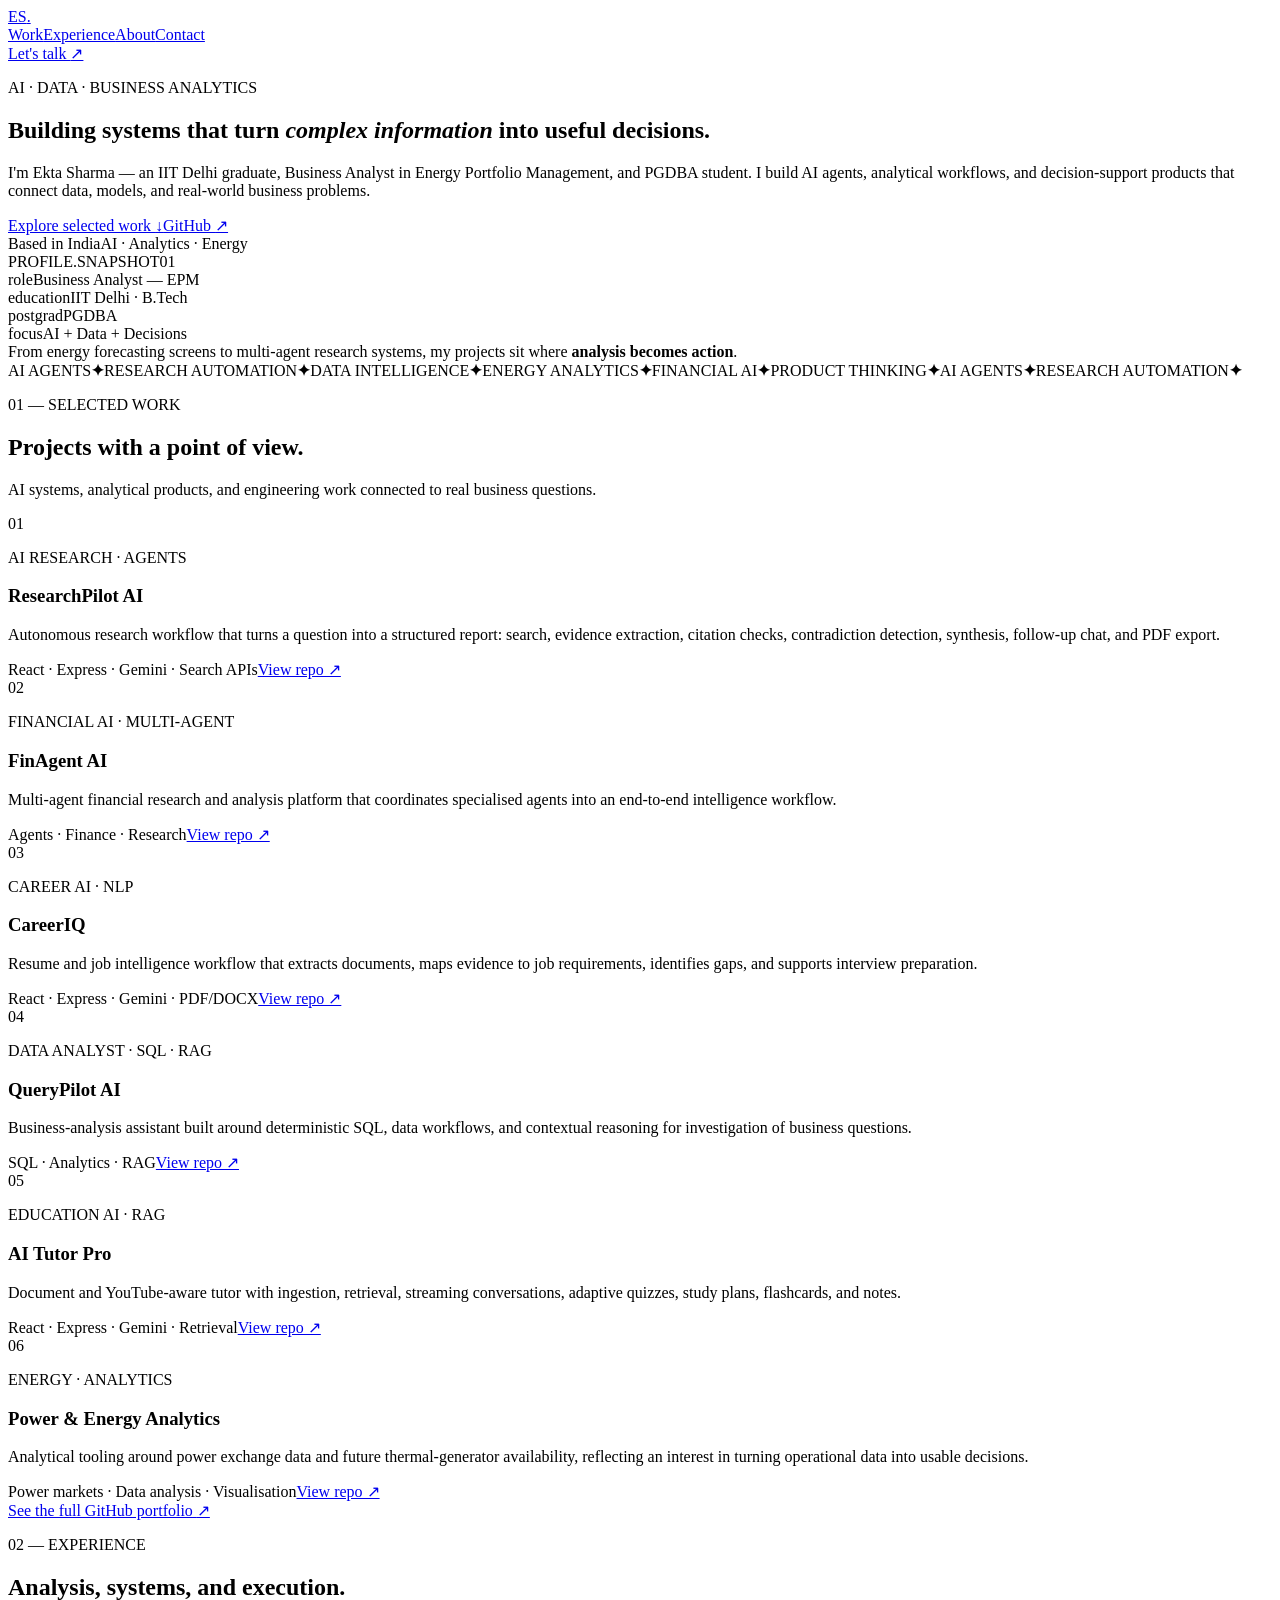
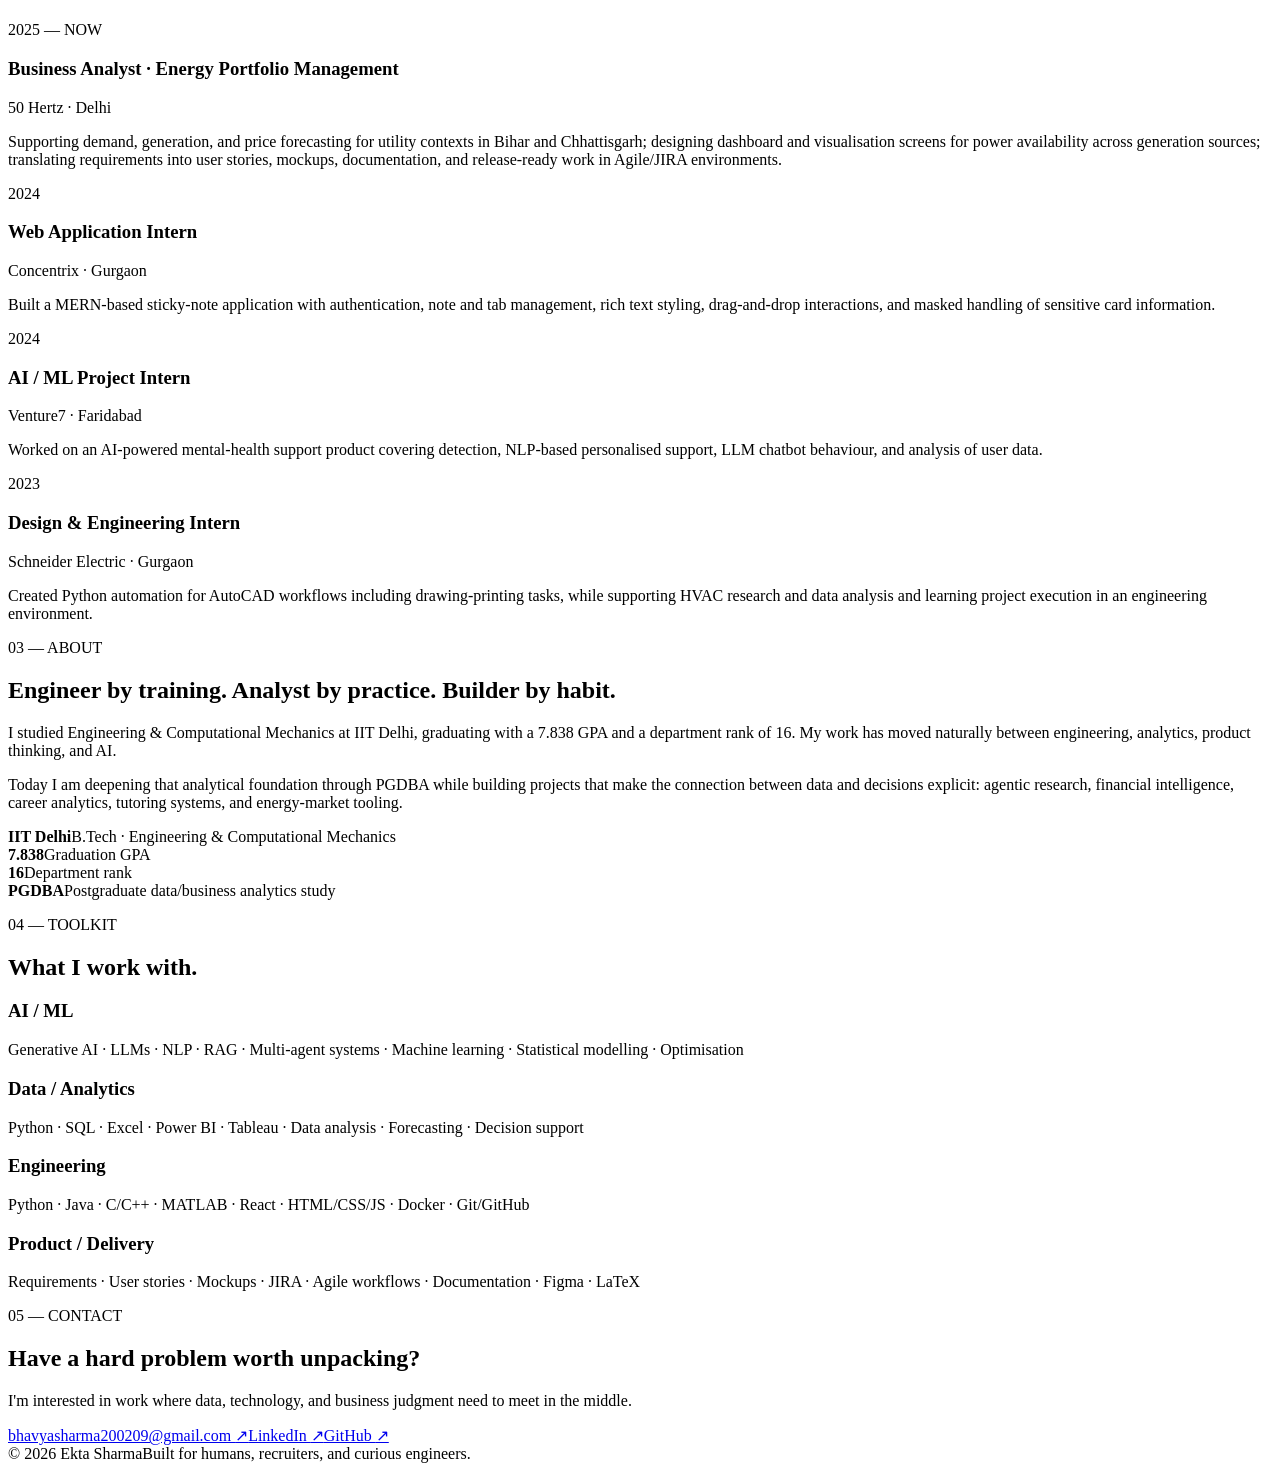
==== index.html @ dea809c2 "Build personalized portfolio homepage" ====
<!doctype html>
<html lang="en">
<head>
  <meta charset="utf-8">
  <meta name="viewport" content="width=device-width, initial-scale=1">
  <meta name="description" content="Ekta Sharma — AI, Data & Business Analytics portfolio. IIT Delhi graduate, Business Analyst in Energy Portfolio Management, and PGDBA student.">
  <meta name="theme-color" content="#090c10">
  <title>Ekta Sharma — AI, Data & Business Analytics</title>
  <link rel="icon" href="data:image/svg+xml,%3Csvg xmlns='http://www.w3.org/2000/svg' viewBox='0 0 100 100'%3E%3Crect width='100' height='100' rx='22' fill='%23090c10'/%3E%3Ctext x='50' y='64' text-anchor='middle' font-family='Arial' font-size='48' font-weight='700' fill='%236ee7b7'%3EES%3C/text%3E%3C/svg%3E">
  <link rel="preconnect" href="https://fonts.googleapis.com">
  <link rel="preconnect" href="https://fonts.gstatic.com" crossorigin>
  <link href="https://fonts.googleapis.com/css2?family=DM+Mono:wght@400;500&family=Inter:wght@400;500;600;700;800&display=swap" rel="stylesheet">
  <link rel="stylesheet" href="style.css">
</head>
<body>
  <div class="noise"></div>
  <header class="nav-wrap"><nav class="nav container" aria-label="Primary navigation">
    <a class="brand" href="#top">ES<span>.</span></a>
    <div class="nav-links"><a href="#work">Work</a><a href="#experience">Experience</a><a href="#about">About</a><a href="#contact">Contact</a></div>
    <a class="nav-cta" href="mailto:bhavyasharma200209@gmail.com">Let's talk <span>↗</span></a>
  </nav></header>

  <main id="top">
    <section class="hero container section-grid">
      <div class="hero-copy">
        <p class="eyebrow"><span class="pulse"></span> AI · DATA · BUSINESS ANALYTICS</p>
        <h1>Building systems that turn <em>complex information</em> into useful decisions.</h1>
        <p class="hero-sub">I'm Ekta Sharma — an IIT Delhi graduate, Business Analyst in Energy Portfolio Management, and PGDBA student. I build AI agents, analytical workflows, and decision-support products that connect data, models, and real-world business problems.</p>
        <div class="hero-actions"><a class="button primary" href="#work">Explore selected work <span>↓</span></a><a class="button ghost" href="https://github.com/EktaSharma-github" target="_blank" rel="noreferrer">GitHub <span>↗</span></a></div>
        <div class="hero-meta"><span>Based in India</span><span>AI · Analytics · Energy</span></div>
      </div>
      <aside class="hero-card" aria-label="Profile snapshot">
        <div class="card-top"><span>PROFILE.SNAPSHOT</span><span>01</span></div>
        <div class="terminal-lines">
          <div><span class="muted">role</span><span>Business Analyst — EPM</span></div>
          <div><span class="muted">education</span><span>IIT Delhi · B.Tech</span></div>
          <div><span class="muted">postgrad</span><span>PGDBA</span></div>
          <div><span class="muted">focus</span><span>AI + Data + Decisions</span></div>
        </div>
        <div class="card-note">From energy forecasting screens to multi-agent research systems, my projects sit where <strong>analysis becomes action</strong>.</div>
      </aside>
    </section>

    <section class="ticker"><div class="ticker-track"><span>AI AGENTS</span><b>✦</b><span>RESEARCH AUTOMATION</span><b>✦</b><span>DATA INTELLIGENCE</span><b>✦</b><span>ENERGY ANALYTICS</span><b>✦</b><span>FINANCIAL AI</span><b>✦</b><span>PRODUCT THINKING</span><b>✦</b><span>AI AGENTS</span><b>✦</b><span>RESEARCH AUTOMATION</span><b>✦</b></div></section>

    <section id="work" class="container section work-section">
      <div class="section-heading"><div><p class="eyebrow">01 — SELECTED WORK</p><h2>Projects with a point of view.</h2></div><p>AI systems, analytical products, and engineering work connected to real business questions.</p></div>
      <div class="project-grid">
        <article class="project featured"><div class="project-index">01</div><div><p class="tag">AI RESEARCH · AGENTS</p><h3>ResearchPilot AI</h3><p>Autonomous research workflow that turns a question into a structured report: search, evidence extraction, citation checks, contradiction detection, synthesis, follow-up chat, and PDF export.</p></div><div class="project-footer"><span>React · Express · Gemini · Search APIs</span><a href="https://github.com/EktaSharma-github/ResearchPilot-AI-Autonomous-AI-Research-Analyst" target="_blank" rel="noreferrer">View repo ↗</a></div></article>
        <article class="project"><div class="project-index">02</div><div><p class="tag">FINANCIAL AI · MULTI-AGENT</p><h3>FinAgent AI</h3><p>Multi-agent financial research and analysis platform that coordinates specialised agents into an end-to-end intelligence workflow.</p></div><div class="project-footer"><span>Agents · Finance · Research</span><a href="https://github.com/EktaSharma-github/FinAgent-AI" target="_blank" rel="noreferrer">View repo ↗</a></div></article>
        <article class="project"><div class="project-index">03</div><div><p class="tag">CAREER AI · NLP</p><h3>CareerIQ</h3><p>Resume and job intelligence workflow that extracts documents, maps evidence to job requirements, identifies gaps, and supports interview preparation.</p></div><div class="project-footer"><span>React · Express · Gemini · PDF/DOCX</span><a href="https://github.com/EktaSharma-github/CareerIQ" target="_blank" rel="noreferrer">View repo ↗</a></div></article>
        <article class="project"><div class="project-index">04</div><div><p class="tag">DATA ANALYST · SQL · RAG</p><h3>QueryPilot AI</h3><p>Business-analysis assistant built around deterministic SQL, data workflows, and contextual reasoning for investigation of business questions.</p></div><div class="project-footer"><span>SQL · Analytics · RAG</span><a href="https://github.com/EktaSharma-github/QueryPilot-AI" target="_blank" rel="noreferrer">View repo ↗</a></div></article>
        <article class="project"><div class="project-index">05</div><div><p class="tag">EDUCATION AI · RAG</p><h3>AI Tutor Pro</h3><p>Document and YouTube-aware tutor with ingestion, retrieval, streaming conversations, adaptive quizzes, study plans, flashcards, and notes.</p></div><div class="project-footer"><span>React · Express · Gemini · Retrieval</span><a href="https://github.com/EktaSharma-github/AI-Tutor-Pro" target="_blank" rel="noreferrer">View repo ↗</a></div></article>
        <article class="project"><div class="project-index">06</div><div><p class="tag">ENERGY · ANALYTICS</p><h3>Power & Energy Analytics</h3><p>Analytical tooling around power exchange data and future thermal-generator availability, reflecting an interest in turning operational data into usable decisions.</p></div><div class="project-footer"><span>Power markets · Data analysis · Visualisation</span><a href="https://github.com/EktaSharma-github/Power-Exchange-Data-Analysis" target="_blank" rel="noreferrer">View repo ↗</a></div></article>
      </div>
      <div class="more-work"><a href="https://github.com/EktaSharma-github?tab=repositories" target="_blank" rel="noreferrer">See the full GitHub portfolio <span>↗</span></a></div>
    </section>

    <section id="experience" class="container section experience-section"><div class="section-heading"><div><p class="eyebrow">02 — EXPERIENCE</p><h2>Analysis, systems, and execution.</h2></div></div><div class="timeline">
      <article class="timeline-item current"><div class="time">2025 — NOW</div><div class="timeline-content"><h3>Business Analyst · Energy Portfolio Management</h3><p class="company">50 Hertz · Delhi</p><p>Supporting demand, generation, and price forecasting for utility contexts in Bihar and Chhattisgarh; designing dashboard and visualisation screens for power availability across generation sources; translating requirements into user stories, mockups, documentation, and release-ready work in Agile/JIRA environments.</p></div></article>
      <article class="timeline-item"><div class="time">2024</div><div class="timeline-content"><h3>Web Application Intern</h3><p class="company">Concentrix · Gurgaon</p><p>Built a MERN-based sticky-note application with authentication, note and tab management, rich text styling, drag-and-drop interactions, and masked handling of sensitive card information.</p></div></article>
      <article class="timeline-item"><div class="time">2024</div><div class="timeline-content"><h3>AI / ML Project Intern</h3><p class="company">Venture7 · Faridabad</p><p>Worked on an AI-powered mental-health support product covering detection, NLP-based personalised support, LLM chatbot behaviour, and analysis of user data.</p></div></article>
      <article class="timeline-item"><div class="time">2023</div><div class="timeline-content"><h3>Design & Engineering Intern</h3><p class="company">Schneider Electric · Gurgaon</p><p>Created Python automation for AutoCAD workflows including drawing-printing tasks, while supporting HVAC research and data analysis and learning project execution in an engineering environment.</p></div></article>
    </div></section>

    <section id="about" class="about-band"><div class="container about-grid"><div><p class="eyebrow">03 — ABOUT</p><h2>Engineer by training. Analyst by practice. Builder by habit.</h2></div><div class="about-copy"><p>I studied Engineering & Computational Mechanics at IIT Delhi, graduating with a 7.838 GPA and a department rank of 16. My work has moved naturally between engineering, analytics, product thinking, and AI.</p><p>Today I am deepening that analytical foundation through PGDBA while building projects that make the connection between data and decisions explicit: agentic research, financial intelligence, career analytics, tutoring systems, and energy-market tooling.</p><div class="about-facts"><div><strong>IIT Delhi</strong><span>B.Tech · Engineering & Computational Mechanics</span></div><div><strong>7.838</strong><span>Graduation GPA</span></div><div><strong>16</strong><span>Department rank</span></div><div><strong>PGDBA</strong><span>Postgraduate data/business analytics study</span></div></div></div></div></section>

    <section class="container section skills-section"><div class="section-heading"><div><p class="eyebrow">04 — TOOLKIT</p><h2>What I work with.</h2></div></div><div class="skills-grid"><div><h3>AI / ML</h3><p>Generative AI · LLMs · NLP · RAG · Multi-agent systems · Machine learning · Statistical modelling · Optimisation</p></div><div><h3>Data / Analytics</h3><p>Python · SQL · Excel · Power BI · Tableau · Data analysis · Forecasting · Decision support</p></div><div><h3>Engineering</h3><p>Python · Java · C/C++ · MATLAB · React · HTML/CSS/JS · Docker · Git/GitHub</p></div><div><h3>Product / Delivery</h3><p>Requirements · User stories · Mockups · JIRA · Agile workflows · Documentation · Figma · LaTeX</p></div></div></section>

    <section id="contact" class="container contact section"><p class="eyebrow">05 — CONTACT</p><h2>Have a hard problem worth unpacking?</h2><p>I'm interested in work where data, technology, and business judgment need to meet in the middle.</p><div class="contact-links"><a class="button primary" href="mailto:bhavyasharma200209@gmail.com">bhavyasharma200209@gmail.com <span>↗</span></a><a class="button ghost" href="https://www.linkedin.com/in/ekta-s-b956ab229/" target="_blank" rel="noreferrer">LinkedIn <span>↗</span></a><a class="button ghost" href="https://github.com/EktaSharma-github" target="_blank" rel="noreferrer">GitHub <span>↗</span></a></div></section>
  </main>
  <footer class="container footer"><span>© <span id="year"></span> Ekta Sharma</span><span>Built for humans, recruiters, and curious engineers.</span></footer>
  <script>document.getElementById('year').textContent = new Date().getFullYear();</script>
</body>
</html>
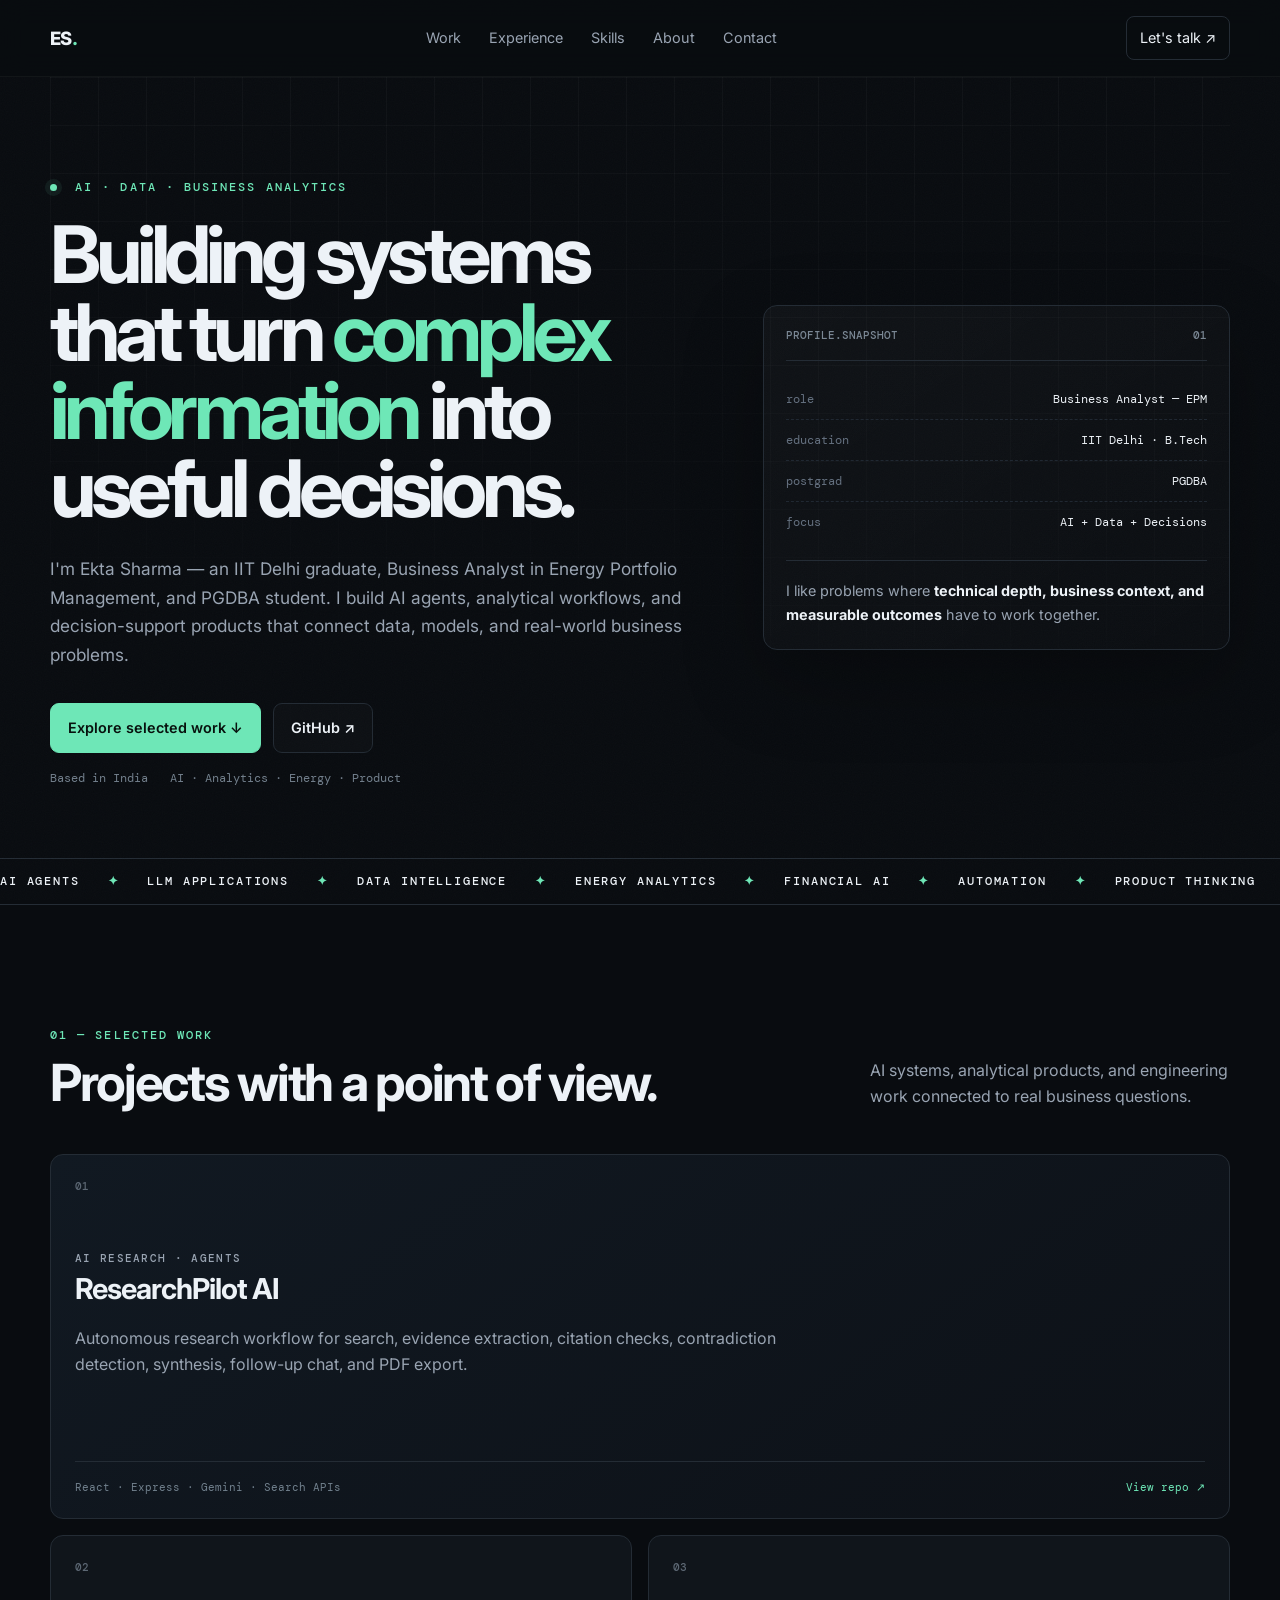
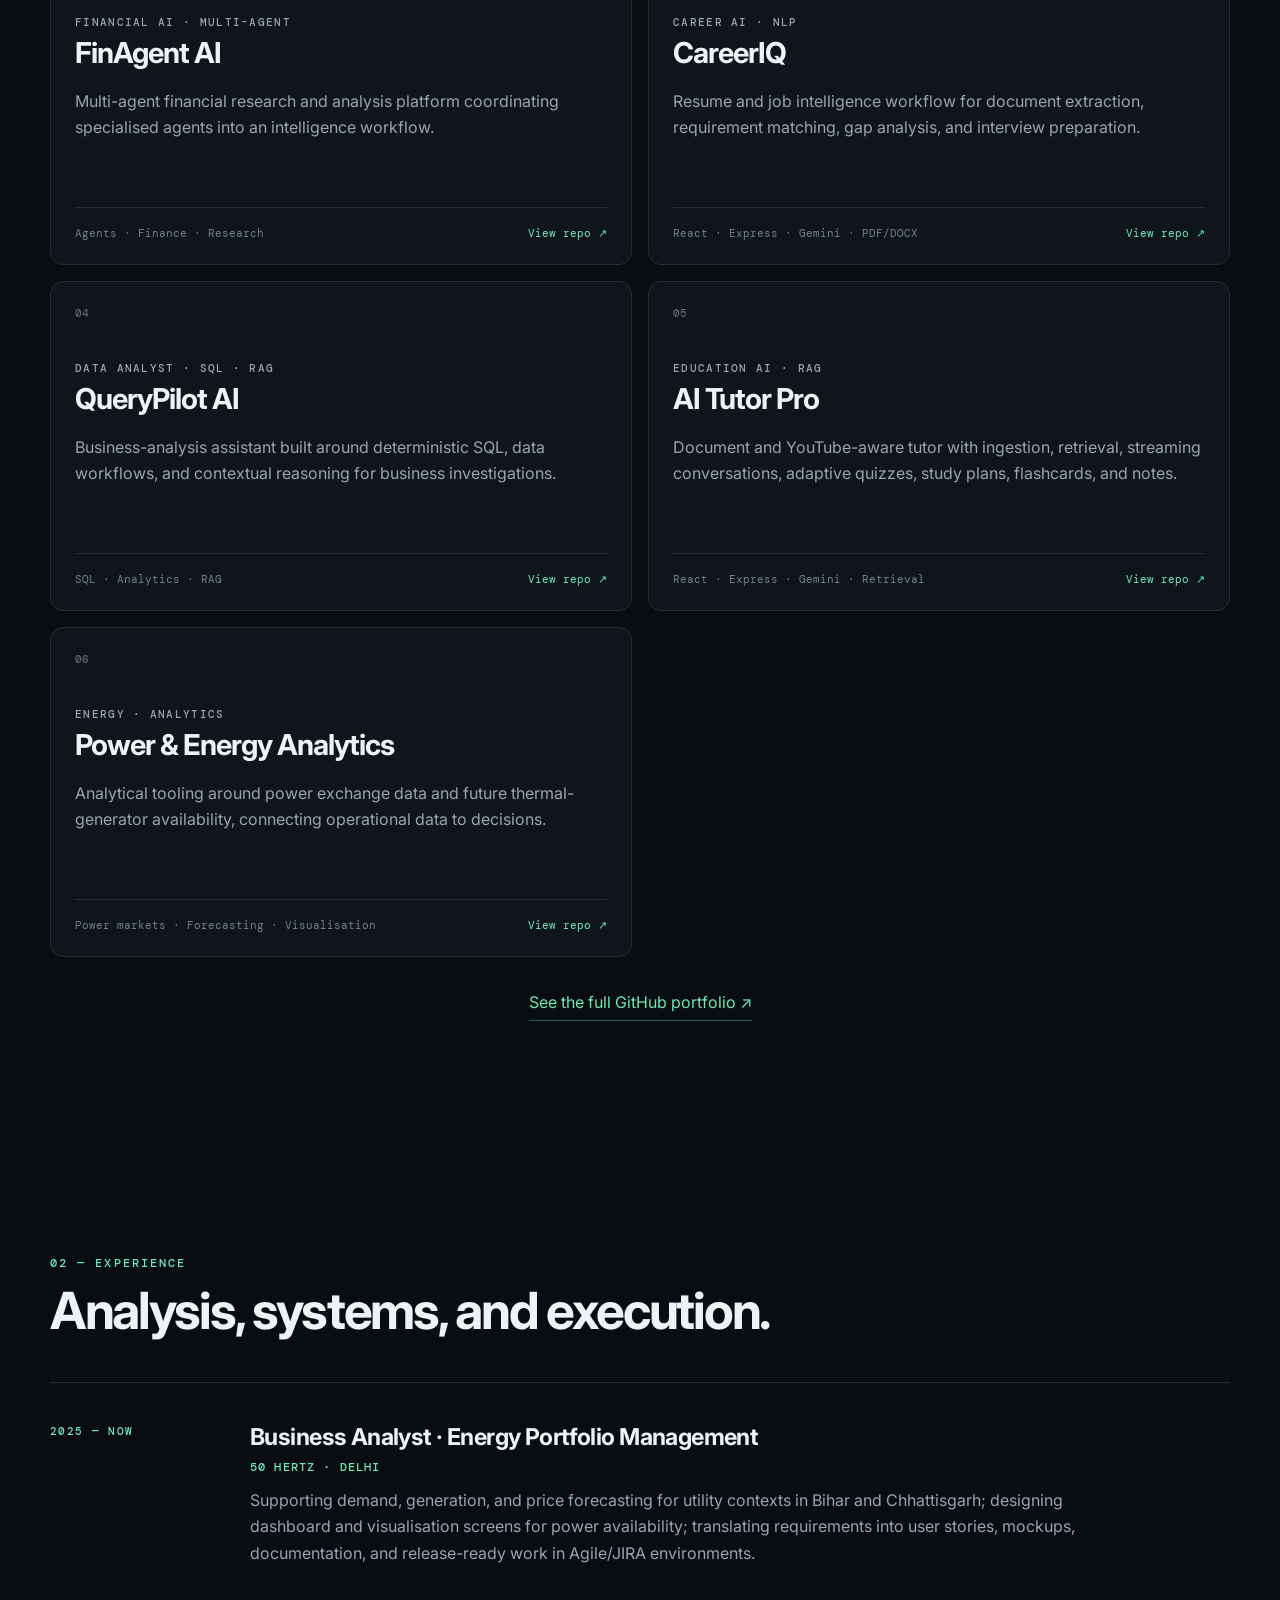
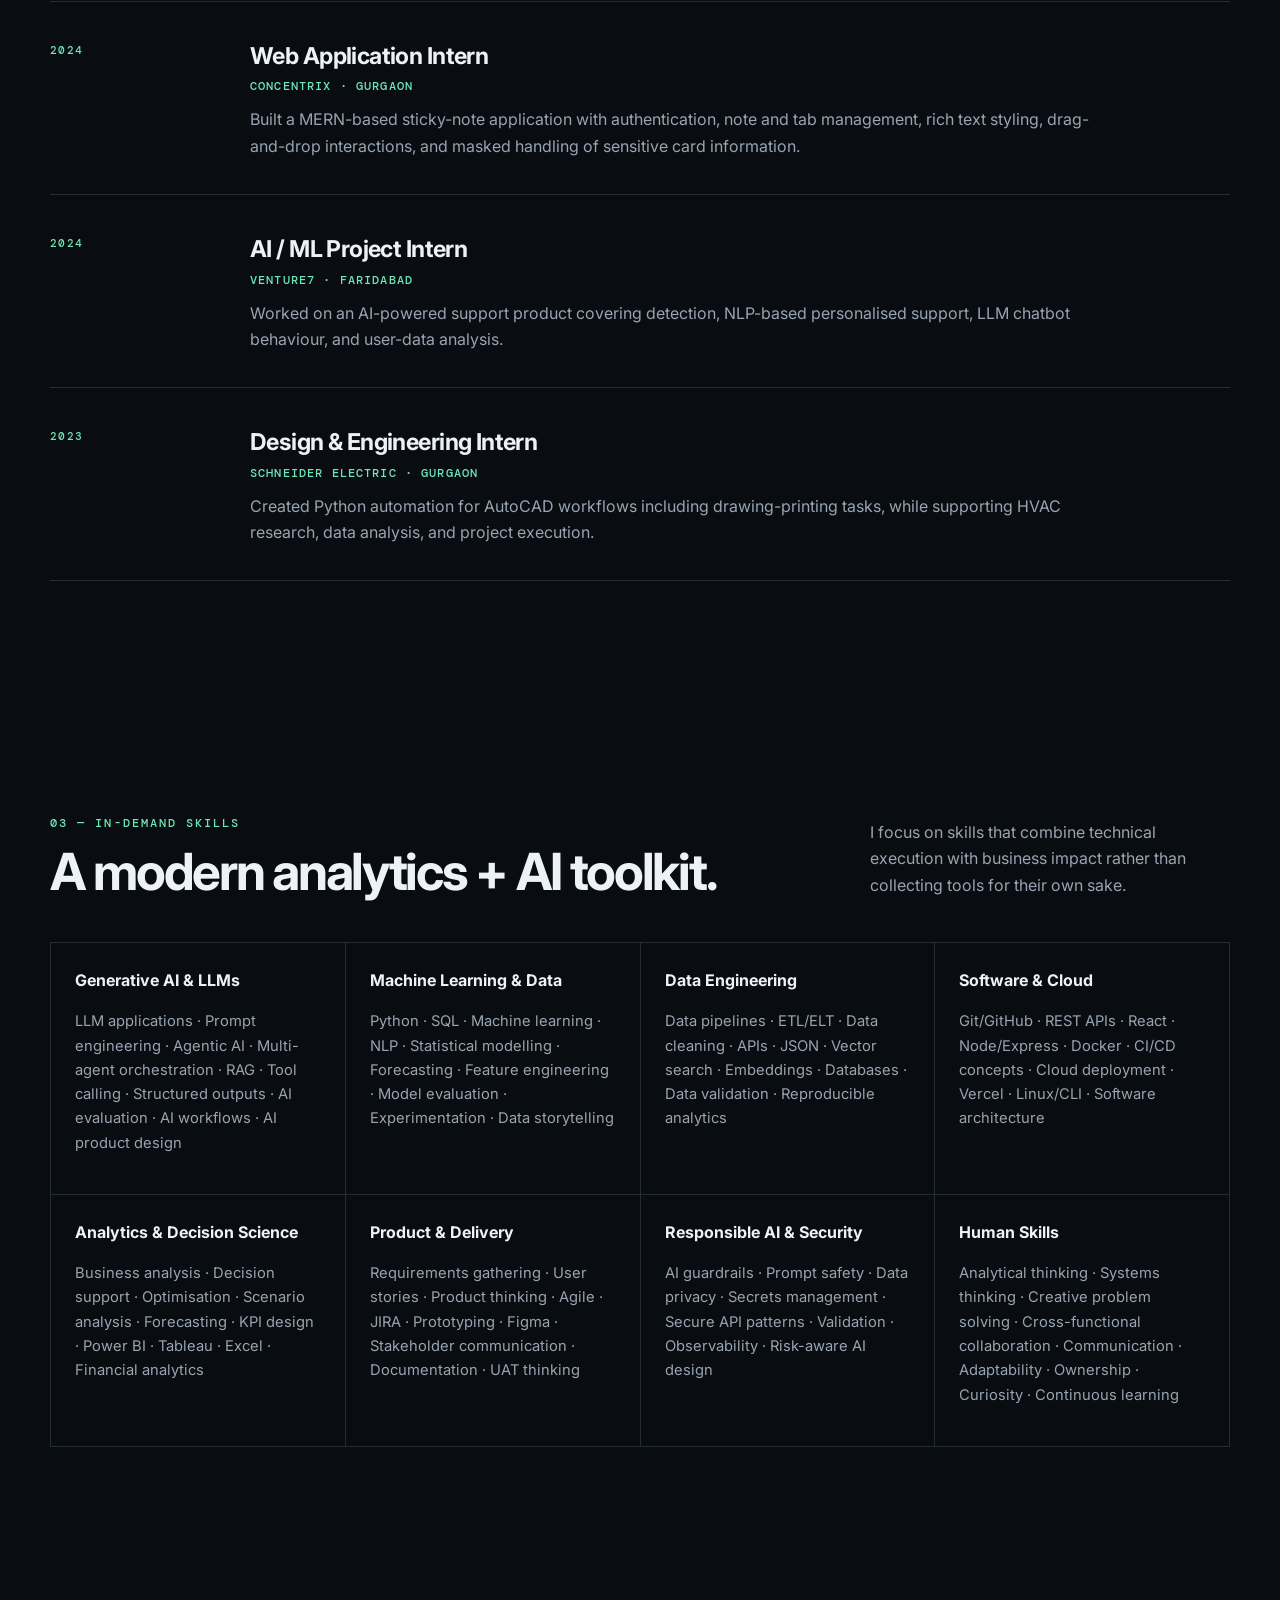
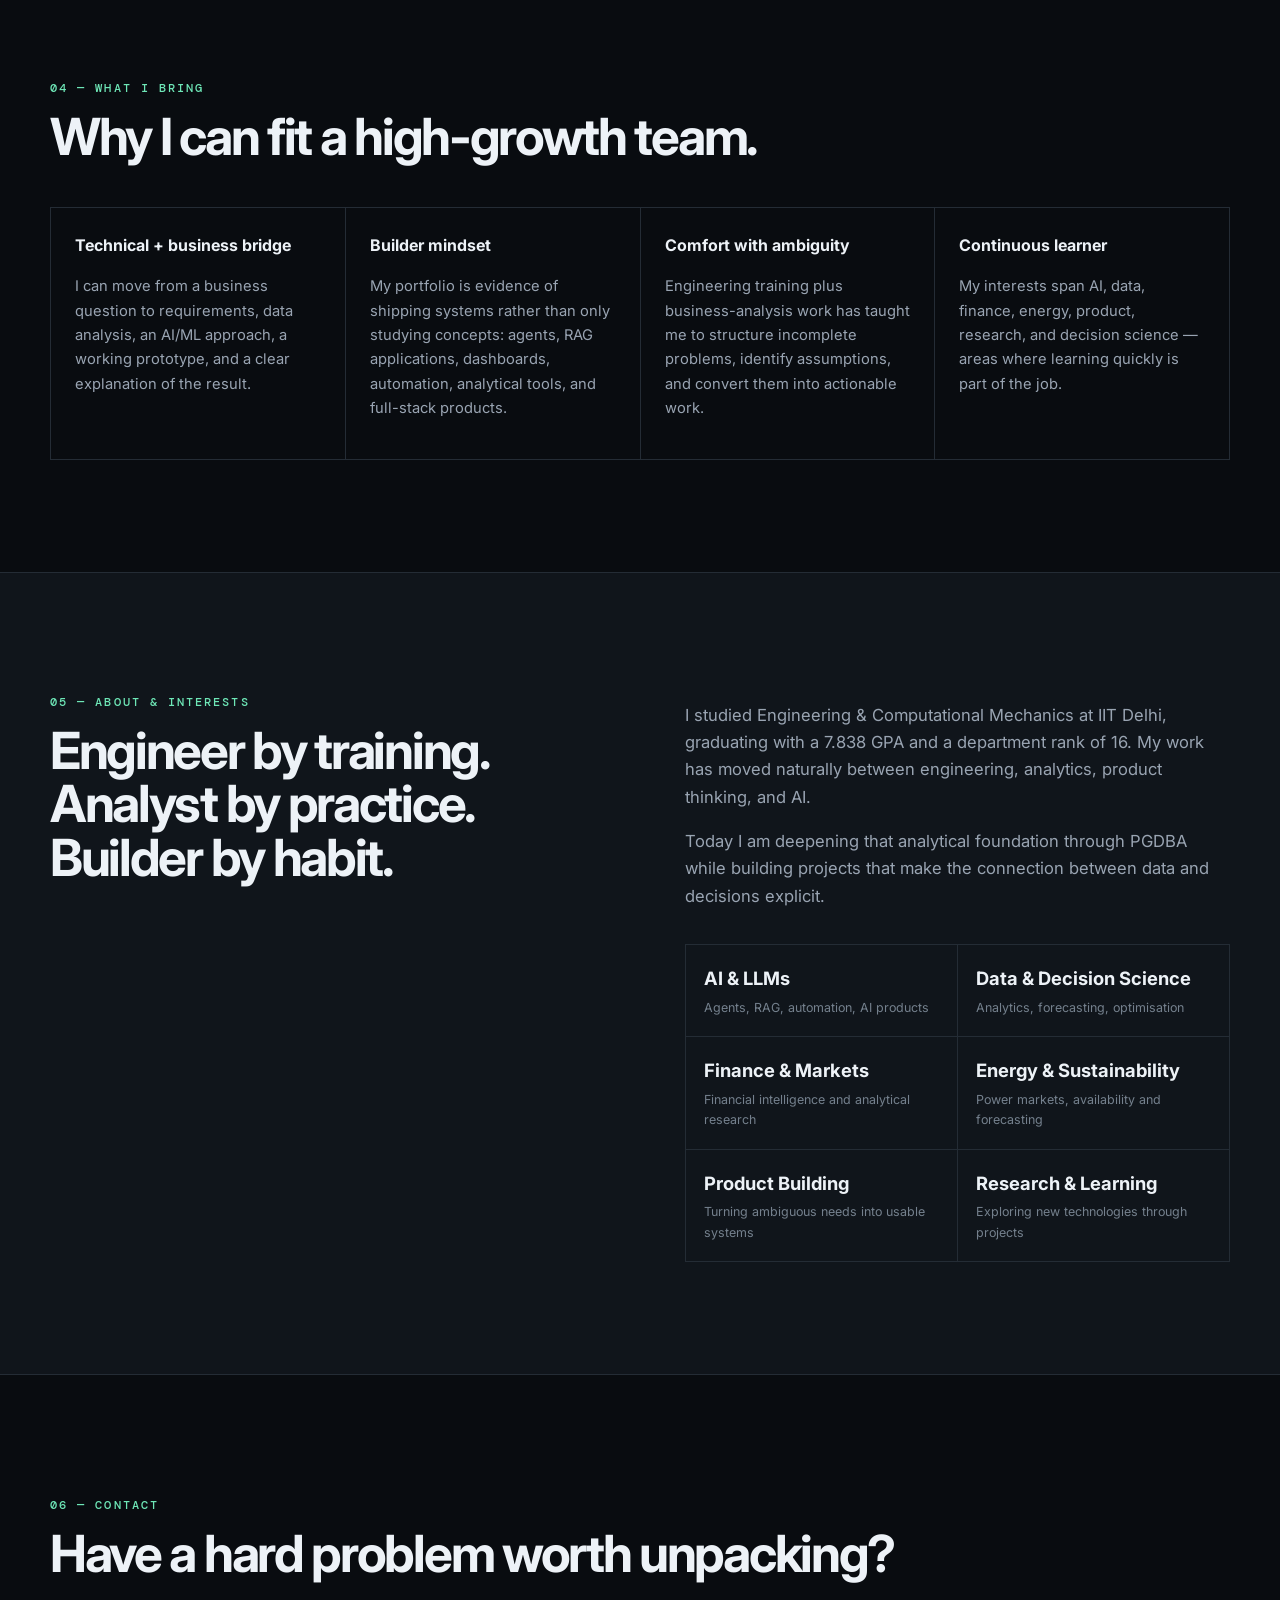
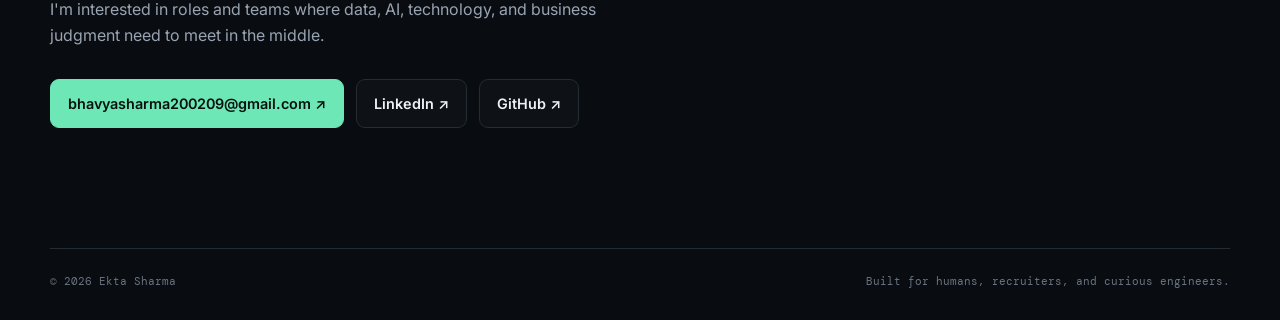
==== commit aafb463c: "Expand portfolio with in-demand AI, data, cloud, product and business skills" ====
--- a/index.html
+++ b/index.html
@@ -1,75 +1,43 @@
 <!doctype html>
 <html lang="en">
 <head>
-  <meta charset="utf-8">
-  <meta name="viewport" content="width=device-width, initial-scale=1">
-  <meta name="description" content="Ekta Sharma — AI, Data & Business Analytics portfolio. IIT Delhi graduate, Business Analyst in Energy Portfolio Management, and PGDBA student.">
-  <meta name="theme-color" content="#090c10">
-  <title>Ekta Sharma — AI, Data & Business Analytics</title>
-  <link rel="icon" href="data:image/svg+xml,%3Csvg xmlns='http://www.w3.org/2000/svg' viewBox='0 0 100 100'%3E%3Crect width='100' height='100' rx='22' fill='%23090c10'/%3E%3Ctext x='50' y='64' text-anchor='middle' font-family='Arial' font-size='48' font-weight='700' fill='%236ee7b7'%3EES%3C/text%3E%3C/svg%3E">
-  <link rel="preconnect" href="https://fonts.googleapis.com">
-  <link rel="preconnect" href="https://fonts.gstatic.com" crossorigin>
-  <link href="https://fonts.googleapis.com/css2?family=DM+Mono:wght@400;500&family=Inter:wght@400;500;600;700;800&display=swap" rel="stylesheet">
-  <link rel="stylesheet" href="style.css">
+<meta charset="utf-8"><meta name="viewport" content="width=device-width, initial-scale=1">
+<meta name="description" content="Ekta Sharma — AI, Data & Business Analytics. IIT Delhi graduate, Business Analyst in Energy Portfolio Management, and PGDBA student.">
+<meta name="theme-color" content="#090c10"><title>Ekta Sharma — AI, Data & Business Analytics</title>
+<link rel="icon" href="data:image/svg+xml,%3Csvg xmlns='http://www.w3.org/2000/svg' viewBox='0 0 100 100'%3E%3Crect width='100' height='100' rx='22' fill='%23090c10'/%3E%3Ctext x='50' y='64' text-anchor='middle' font-family='Arial' font-size='48' font-weight='700' fill='%236ee7b7'%3EES%3C/text%3E%3C/svg%3E">
+<link rel="preconnect" href="https://fonts.googleapis.com"><link rel="preconnect" href="https://fonts.gstatic.com" crossorigin><link href="https://fonts.googleapis.com/css2?family=DM+Mono:wght@400;500&family=Inter:wght@400;500;600;700;800&display=swap" rel="stylesheet"><link rel="stylesheet" href="style.css">
 </head>
-<body>
-  <div class="noise"></div>
-  <header class="nav-wrap"><nav class="nav container" aria-label="Primary navigation">
-    <a class="brand" href="#top">ES<span>.</span></a>
-    <div class="nav-links"><a href="#work">Work</a><a href="#experience">Experience</a><a href="#about">About</a><a href="#contact">Contact</a></div>
-    <a class="nav-cta" href="mailto:bhavyasharma200209@gmail.com">Let's talk <span>↗</span></a>
-  </nav></header>
-
-  <main id="top">
-    <section class="hero container section-grid">
-      <div class="hero-copy">
-        <p class="eyebrow"><span class="pulse"></span> AI · DATA · BUSINESS ANALYTICS</p>
-        <h1>Building systems that turn <em>complex information</em> into useful decisions.</h1>
-        <p class="hero-sub">I'm Ekta Sharma — an IIT Delhi graduate, Business Analyst in Energy Portfolio Management, and PGDBA student. I build AI agents, analytical workflows, and decision-support products that connect data, models, and real-world business problems.</p>
-        <div class="hero-actions"><a class="button primary" href="#work">Explore selected work <span>↓</span></a><a class="button ghost" href="https://github.com/EktaSharma-github" target="_blank" rel="noreferrer">GitHub <span>↗</span></a></div>
-        <div class="hero-meta"><span>Based in India</span><span>AI · Analytics · Energy</span></div>
-      </div>
-      <aside class="hero-card" aria-label="Profile snapshot">
-        <div class="card-top"><span>PROFILE.SNAPSHOT</span><span>01</span></div>
-        <div class="terminal-lines">
-          <div><span class="muted">role</span><span>Business Analyst — EPM</span></div>
-          <div><span class="muted">education</span><span>IIT Delhi · B.Tech</span></div>
-          <div><span class="muted">postgrad</span><span>PGDBA</span></div>
-          <div><span class="muted">focus</span><span>AI + Data + Decisions</span></div>
-        </div>
-        <div class="card-note">From energy forecasting screens to multi-agent research systems, my projects sit where <strong>analysis becomes action</strong>.</div>
-      </aside>
-    </section>
-
-    <section class="ticker"><div class="ticker-track"><span>AI AGENTS</span><b>✦</b><span>RESEARCH AUTOMATION</span><b>✦</b><span>DATA INTELLIGENCE</span><b>✦</b><span>ENERGY ANALYTICS</span><b>✦</b><span>FINANCIAL AI</span><b>✦</b><span>PRODUCT THINKING</span><b>✦</b><span>AI AGENTS</span><b>✦</b><span>RESEARCH AUTOMATION</span><b>✦</b></div></section>
-
-    <section id="work" class="container section work-section">
-      <div class="section-heading"><div><p class="eyebrow">01 — SELECTED WORK</p><h2>Projects with a point of view.</h2></div><p>AI systems, analytical products, and engineering work connected to real business questions.</p></div>
-      <div class="project-grid">
-        <article class="project featured"><div class="project-index">01</div><div><p class="tag">AI RESEARCH · AGENTS</p><h3>ResearchPilot AI</h3><p>Autonomous research workflow that turns a question into a structured report: search, evidence extraction, citation checks, contradiction detection, synthesis, follow-up chat, and PDF export.</p></div><div class="project-footer"><span>React · Express · Gemini · Search APIs</span><a href="https://github.com/EktaSharma-github/ResearchPilot-AI-Autonomous-AI-Research-Analyst" target="_blank" rel="noreferrer">View repo ↗</a></div></article>
-        <article class="project"><div class="project-index">02</div><div><p class="tag">FINANCIAL AI · MULTI-AGENT</p><h3>FinAgent AI</h3><p>Multi-agent financial research and analysis platform that coordinates specialised agents into an end-to-end intelligence workflow.</p></div><div class="project-footer"><span>Agents · Finance · Research</span><a href="https://github.com/EktaSharma-github/FinAgent-AI" target="_blank" rel="noreferrer">View repo ↗</a></div></article>
-        <article class="project"><div class="project-index">03</div><div><p class="tag">CAREER AI · NLP</p><h3>CareerIQ</h3><p>Resume and job intelligence workflow that extracts documents, maps evidence to job requirements, identifies gaps, and supports interview preparation.</p></div><div class="project-footer"><span>React · Express · Gemini · PDF/DOCX</span><a href="https://github.com/EktaSharma-github/CareerIQ" target="_blank" rel="noreferrer">View repo ↗</a></div></article>
-        <article class="project"><div class="project-index">04</div><div><p class="tag">DATA ANALYST · SQL · RAG</p><h3>QueryPilot AI</h3><p>Business-analysis assistant built around deterministic SQL, data workflows, and contextual reasoning for investigation of business questions.</p></div><div class="project-footer"><span>SQL · Analytics · RAG</span><a href="https://github.com/EktaSharma-github/QueryPilot-AI" target="_blank" rel="noreferrer">View repo ↗</a></div></article>
-        <article class="project"><div class="project-index">05</div><div><p class="tag">EDUCATION AI · RAG</p><h3>AI Tutor Pro</h3><p>Document and YouTube-aware tutor with ingestion, retrieval, streaming conversations, adaptive quizzes, study plans, flashcards, and notes.</p></div><div class="project-footer"><span>React · Express · Gemini · Retrieval</span><a href="https://github.com/EktaSharma-github/AI-Tutor-Pro" target="_blank" rel="noreferrer">View repo ↗</a></div></article>
-        <article class="project"><div class="project-index">06</div><div><p class="tag">ENERGY · ANALYTICS</p><h3>Power & Energy Analytics</h3><p>Analytical tooling around power exchange data and future thermal-generator availability, reflecting an interest in turning operational data into usable decisions.</p></div><div class="project-footer"><span>Power markets · Data analysis · Visualisation</span><a href="https://github.com/EktaSharma-github/Power-Exchange-Data-Analysis" target="_blank" rel="noreferrer">View repo ↗</a></div></article>
-      </div>
-      <div class="more-work"><a href="https://github.com/EktaSharma-github?tab=repositories" target="_blank" rel="noreferrer">See the full GitHub portfolio <span>↗</span></a></div>
-    </section>
-
-    <section id="experience" class="container section experience-section"><div class="section-heading"><div><p class="eyebrow">02 — EXPERIENCE</p><h2>Analysis, systems, and execution.</h2></div></div><div class="timeline">
-      <article class="timeline-item current"><div class="time">2025 — NOW</div><div class="timeline-content"><h3>Business Analyst · Energy Portfolio Management</h3><p class="company">50 Hertz · Delhi</p><p>Supporting demand, generation, and price forecasting for utility contexts in Bihar and Chhattisgarh; designing dashboard and visualisation screens for power availability across generation sources; translating requirements into user stories, mockups, documentation, and release-ready work in Agile/JIRA environments.</p></div></article>
-      <article class="timeline-item"><div class="time">2024</div><div class="timeline-content"><h3>Web Application Intern</h3><p class="company">Concentrix · Gurgaon</p><p>Built a MERN-based sticky-note application with authentication, note and tab management, rich text styling, drag-and-drop interactions, and masked handling of sensitive card information.</p></div></article>
-      <article class="timeline-item"><div class="time">2024</div><div class="timeline-content"><h3>AI / ML Project Intern</h3><p class="company">Venture7 · Faridabad</p><p>Worked on an AI-powered mental-health support product covering detection, NLP-based personalised support, LLM chatbot behaviour, and analysis of user data.</p></div></article>
-      <article class="timeline-item"><div class="time">2023</div><div class="timeline-content"><h3>Design & Engineering Intern</h3><p class="company">Schneider Electric · Gurgaon</p><p>Created Python automation for AutoCAD workflows including drawing-printing tasks, while supporting HVAC research and data analysis and learning project execution in an engineering environment.</p></div></article>
-    </div></section>
-
-    <section id="about" class="about-band"><div class="container about-grid"><div><p class="eyebrow">03 — ABOUT</p><h2>Engineer by training. Analyst by practice. Builder by habit.</h2></div><div class="about-copy"><p>I studied Engineering & Computational Mechanics at IIT Delhi, graduating with a 7.838 GPA and a department rank of 16. My work has moved naturally between engineering, analytics, product thinking, and AI.</p><p>Today I am deepening that analytical foundation through PGDBA while building projects that make the connection between data and decisions explicit: agentic research, financial intelligence, career analytics, tutoring systems, and energy-market tooling.</p><div class="about-facts"><div><strong>IIT Delhi</strong><span>B.Tech · Engineering & Computational Mechanics</span></div><div><strong>7.838</strong><span>Graduation GPA</span></div><div><strong>16</strong><span>Department rank</span></div><div><strong>PGDBA</strong><span>Postgraduate data/business analytics study</span></div></div></div></div></section>
-
-    <section class="container section skills-section"><div class="section-heading"><div><p class="eyebrow">04 — TOOLKIT</p><h2>What I work with.</h2></div></div><div class="skills-grid"><div><h3>AI / ML</h3><p>Generative AI · LLMs · NLP · RAG · Multi-agent systems · Machine learning · Statistical modelling · Optimisation</p></div><div><h3>Data / Analytics</h3><p>Python · SQL · Excel · Power BI · Tableau · Data analysis · Forecasting · Decision support</p></div><div><h3>Engineering</h3><p>Python · Java · C/C++ · MATLAB · React · HTML/CSS/JS · Docker · Git/GitHub</p></div><div><h3>Product / Delivery</h3><p>Requirements · User stories · Mockups · JIRA · Agile workflows · Documentation · Figma · LaTeX</p></div></div></section>
-
-    <section id="contact" class="container contact section"><p class="eyebrow">05 — CONTACT</p><h2>Have a hard problem worth unpacking?</h2><p>I'm interested in work where data, technology, and business judgment need to meet in the middle.</p><div class="contact-links"><a class="button primary" href="mailto:bhavyasharma200209@gmail.com">bhavyasharma200209@gmail.com <span>↗</span></a><a class="button ghost" href="https://www.linkedin.com/in/ekta-s-b956ab229/" target="_blank" rel="noreferrer">LinkedIn <span>↗</span></a><a class="button ghost" href="https://github.com/EktaSharma-github" target="_blank" rel="noreferrer">GitHub <span>↗</span></a></div></section>
-  </main>
-  <footer class="container footer"><span>© <span id="year"></span> Ekta Sharma</span><span>Built for humans, recruiters, and curious engineers.</span></footer>
-  <script>document.getElementById('year').textContent = new Date().getFullYear();</script>
-</body>
-</html>+<body><div class="noise"></div>
+<header class="nav-wrap"><nav class="nav container"><a class="brand" href="#top">ES<span>.</span></a><div class="nav-links"><a href="#work">Work</a><a href="#experience">Experience</a><a href="#skills">Skills</a><a href="#about">About</a><a href="#contact">Contact</a></div><a class="nav-cta" href="mailto:bhavyasharma200209@gmail.com">Let's talk ↗</a></nav></header>
+<main id="top">
+<section class="hero container section-grid"><div class="hero-copy"><p class="eyebrow"><span class="pulse"></span> AI · DATA · BUSINESS ANALYTICS</p><h1>Building systems that turn <em>complex information</em> into useful decisions.</h1><p class="hero-sub">I'm Ekta Sharma — an IIT Delhi graduate, Business Analyst in Energy Portfolio Management, and PGDBA student. I build AI agents, analytical workflows, and decision-support products that connect data, models, and real-world business problems.</p><div class="hero-actions"><a class="button primary" href="#work">Explore selected work ↓</a><a class="button ghost" href="https://github.com/EktaSharma-github" target="_blank">GitHub ↗</a></div><div class="hero-meta"><span>Based in India</span><span>AI · Analytics · Energy · Product</span></div></div><aside class="hero-card"><div class="card-top"><span>PROFILE.SNAPSHOT</span><span>01</span></div><div class="terminal-lines"><div><span class="muted">role</span><span>Business Analyst — EPM</span></div><div><span class="muted">education</span><span>IIT Delhi · B.Tech</span></div><div><span class="muted">postgrad</span><span>PGDBA</span></div><div><span class="muted">focus</span><span>AI + Data + Decisions</span></div></div><div class="card-note">I like problems where <strong>technical depth, business context, and measurable outcomes</strong> have to work together.</div></aside></section>
+<section class="ticker"><div class="ticker-track"><span>AI AGENTS</span><b>✦</b><span>LLM APPLICATIONS</span><b>✦</b><span>DATA INTELLIGENCE</span><b>✦</b><span>ENERGY ANALYTICS</span><b>✦</b><span>FINANCIAL AI</span><b>✦</b><span>AUTOMATION</span><b>✦</b><span>PRODUCT THINKING</span><b>✦</b><span>SYSTEMS THINKING</span><b>✦</b></div></section>
+<section id="work" class="container section"><div class="section-heading"><div><p class="eyebrow">01 — SELECTED WORK</p><h2>Projects with a point of view.</h2></div><p>AI systems, analytical products, and engineering work connected to real business questions.</p></div><div class="project-grid">
+<article class="project featured"><div class="project-index">01</div><div><p class="tag">AI RESEARCH · AGENTS</p><h3>ResearchPilot AI</h3><p>Autonomous research workflow for search, evidence extraction, citation checks, contradiction detection, synthesis, follow-up chat, and PDF export.</p></div><div class="project-footer"><span>React · Express · Gemini · Search APIs</span><a href="https://github.com/EktaSharma-github/ResearchPilot-AI-Autonomous-AI-Research-Analyst" target="_blank">View repo ↗</a></div></article>
+<article class="project"><div class="project-index">02</div><div><p class="tag">FINANCIAL AI · MULTI-AGENT</p><h3>FinAgent AI</h3><p>Multi-agent financial research and analysis platform coordinating specialised agents into an intelligence workflow.</p></div><div class="project-footer"><span>Agents · Finance · Research</span><a href="https://github.com/EktaSharma-github/FinAgent-AI" target="_blank">View repo ↗</a></div></article>
+<article class="project"><div class="project-index">03</div><div><p class="tag">CAREER AI · NLP</p><h3>CareerIQ</h3><p>Resume and job intelligence workflow for document extraction, requirement matching, gap analysis, and interview preparation.</p></div><div class="project-footer"><span>React · Express · Gemini · PDF/DOCX</span><a href="https://github.com/EktaSharma-github/CareerIQ" target="_blank">View repo ↗</a></div></article>
+<article class="project"><div class="project-index">04</div><div><p class="tag">DATA ANALYST · SQL · RAG</p><h3>QueryPilot AI</h3><p>Business-analysis assistant built around deterministic SQL, data workflows, and contextual reasoning for business investigations.</p></div><div class="project-footer"><span>SQL · Analytics · RAG</span><a href="https://github.com/EktaSharma-github/QueryPilot-AI" target="_blank">View repo ↗</a></div></article>
+<article class="project"><div class="project-index">05</div><div><p class="tag">EDUCATION AI · RAG</p><h3>AI Tutor Pro</h3><p>Document and YouTube-aware tutor with ingestion, retrieval, streaming conversations, adaptive quizzes, study plans, flashcards, and notes.</p></div><div class="project-footer"><span>React · Express · Gemini · Retrieval</span><a href="https://github.com/EktaSharma-github/AI-Tutor-Pro" target="_blank">View repo ↗</a></div></article>
+<article class="project"><div class="project-index">06</div><div><p class="tag">ENERGY · ANALYTICS</p><h3>Power & Energy Analytics</h3><p>Analytical tooling around power exchange data and future thermal-generator availability, connecting operational data to decisions.</p></div><div class="project-footer"><span>Power markets · Forecasting · Visualisation</span><a href="https://github.com/EktaSharma-github/Power-Exchange-Data-Analysis" target="_blank">View repo ↗</a></div></article>
+</div><div class="more-work"><a href="https://github.com/EktaSharma-github?tab=repositories" target="_blank">See the full GitHub portfolio ↗</a></div></section>
+<section id="experience" class="container section"><div class="section-heading"><div><p class="eyebrow">02 — EXPERIENCE</p><h2>Analysis, systems, and execution.</h2></div></div><div class="timeline">
+<article class="timeline-item current"><div class="time">2025 — NOW</div><div class="timeline-content"><h3>Business Analyst · Energy Portfolio Management</h3><p class="company">50 Hertz · Delhi</p><p>Supporting demand, generation, and price forecasting for utility contexts in Bihar and Chhattisgarh; designing dashboard and visualisation screens for power availability; translating requirements into user stories, mockups, documentation, and release-ready work in Agile/JIRA environments.</p></div></article>
+<article class="timeline-item"><div class="time">2024</div><div class="timeline-content"><h3>Web Application Intern</h3><p class="company">Concentrix · Gurgaon</p><p>Built a MERN-based sticky-note application with authentication, note and tab management, rich text styling, drag-and-drop interactions, and masked handling of sensitive card information.</p></div></article>
+<article class="timeline-item"><div class="time">2024</div><div class="timeline-content"><h3>AI / ML Project Intern</h3><p class="company">Venture7 · Faridabad</p><p>Worked on an AI-powered support product covering detection, NLP-based personalised support, LLM chatbot behaviour, and user-data analysis.</p></div></article>
+<article class="timeline-item"><div class="time">2023</div><div class="timeline-content"><h3>Design & Engineering Intern</h3><p class="company">Schneider Electric · Gurgaon</p><p>Created Python automation for AutoCAD workflows including drawing-printing tasks, while supporting HVAC research, data analysis, and project execution.</p></div></article>
+</div></section>
+<section id="skills" class="container section"><div class="section-heading"><div><p class="eyebrow">03 — IN-DEMAND SKILLS</p><h2>A modern analytics + AI toolkit.</h2></div><p>I focus on skills that combine technical execution with business impact rather than collecting tools for their own sake.</p></div><div class="skills-grid">
+<div><h3>Generative AI & LLMs</h3><p>LLM applications · Prompt engineering · Agentic AI · Multi-agent orchestration · RAG · Tool calling · Structured outputs · AI evaluation · AI workflows · AI product design</p></div>
+<div><h3>Machine Learning & Data</h3><p>Python · SQL · Machine learning · NLP · Statistical modelling · Forecasting · Feature engineering · Model evaluation · Experimentation · Data storytelling</p></div>
+<div><h3>Data Engineering</h3><p>Data pipelines · ETL/ELT · Data cleaning · APIs · JSON · Vector search · Embeddings · Databases · Data validation · Reproducible analytics</p></div>
+<div><h3>Software & Cloud</h3><p>Git/GitHub · REST APIs · React · Node/Express · Docker · CI/CD concepts · Cloud deployment · Vercel · Linux/CLI · Software architecture</p></div>
+<div><h3>Analytics & Decision Science</h3><p>Business analysis · Decision support · Optimisation · Scenario analysis · Forecasting · KPI design · Power BI · Tableau · Excel · Financial analytics</p></div>
+<div><h3>Product & Delivery</h3><p>Requirements gathering · User stories · Product thinking · Agile · JIRA · Prototyping · Figma · Stakeholder communication · Documentation · UAT thinking</p></div>
+<div><h3>Responsible AI & Security</h3><p>AI guardrails · Prompt safety · Data privacy · Secrets management · Secure API patterns · Validation · Observability · Risk-aware AI design</p></div>
+<div><h3>Human Skills</h3><p>Analytical thinking · Systems thinking · Creative problem solving · Cross-functional collaboration · Communication · Adaptability · Ownership · Curiosity · Continuous learning</p></div>
+</div></section>
+<section class="container section capability-section"><div class="section-heading"><div><p class="eyebrow">04 — WHAT I BRING</p><h2>Why I can fit a high-growth team.</h2></div></div><div class="skills-grid"><div><h3>Technical + business bridge</h3><p>I can move from a business question to requirements, data analysis, an AI/ML approach, a working prototype, and a clear explanation of the result.</p></div><div><h3>Builder mindset</h3><p>My portfolio is evidence of shipping systems rather than only studying concepts: agents, RAG applications, dashboards, automation, analytical tools, and full-stack products.</p></div><div><h3>Comfort with ambiguity</h3><p>Engineering training plus business-analysis work has taught me to structure incomplete problems, identify assumptions, and convert them into actionable work.</p></div><div><h3>Continuous learner</h3><p>My interests span AI, data, finance, energy, product, research, and decision science — areas where learning quickly is part of the job.</p></div></div></section>
+<section id="about" class="about-band"><div class="container about-grid"><div><p class="eyebrow">05 — ABOUT & INTERESTS</p><h2>Engineer by training. Analyst by practice. Builder by habit.</h2></div><div class="about-copy"><p>I studied Engineering & Computational Mechanics at IIT Delhi, graduating with a 7.838 GPA and a department rank of 16. My work has moved naturally between engineering, analytics, product thinking, and AI.</p><p>Today I am deepening that analytical foundation through PGDBA while building projects that make the connection between data and decisions explicit.</p><div class="about-facts"><div><strong>AI & LLMs</strong><span>Agents, RAG, automation, AI products</span></div><div><strong>Data & Decision Science</strong><span>Analytics, forecasting, optimisation</span></div><div><strong>Finance & Markets</strong><span>Financial intelligence and analytical research</span></div><div><strong>Energy & Sustainability</strong><span>Power markets, availability and forecasting</span></div><div><strong>Product Building</strong><span>Turning ambiguous needs into usable systems</span></div><div><strong>Research & Learning</strong><span>Exploring new technologies through projects</span></div></div></div></div></section>
+<section id="contact" class="container contact section"><p class="eyebrow">06 — CONTACT</p><h2>Have a hard problem worth unpacking?</h2><p>I'm interested in roles and teams where data, AI, technology, and business judgment need to meet in the middle.</p><div class="contact-links"><a class="button primary" href="mailto:bhavyasharma200209@gmail.com">bhavyasharma200209@gmail.com ↗</a><a class="button ghost" href="https://www.linkedin.com/in/ekta-s-b956ab229/" target="_blank">LinkedIn ↗</a><a class="button ghost" href="https://github.com/EktaSharma-github" target="_blank">GitHub ↗</a></div></section>
+</main><footer class="container footer"><span>© <span id="year"></span> Ekta Sharma</span><span>Built for humans, recruiters, and curious engineers.</span></footer><script>document.getElementById('year').textContent=new Date().getFullYear();</script>
+</body></html>
--- a/style.css
+++ b/style.css
@@ -0,0 +1 @@
+:root{--bg:#090c10;--panel:#10151b;--text:#edf2f7;--muted:#99a4b2;--line:#242c35;--accent:#6ee7b7;--max:1180px}*{box-sizing:border-box}html{scroll-behavior:smooth}body{margin:0;background:var(--bg);color:var(--text);font-family:Inter,system-ui,-apple-system,Segoe UI,sans-serif;line-height:1.65}.noise{position:fixed;inset:0;pointer-events:none;opacity:.035;background-image:url("data:image/svg+xml,%3Csvg xmlns='http://www.w3.org/2000/svg' width='180' height='180'%3E%3Cfilter id='n'%3E%3CfeTurbulence type='fractalNoise' baseFrequency='.9' numOctaves='4' stitchTiles='stitch'/%3E%3C/filter%3E%3Crect width='100%25' height='100%25' filter='url(%23n)' opacity='.7'/%3E%3C/svg%3E")}.container{width:min(calc(100% - 48px),var(--max));margin:0 auto}.nav-wrap{position:sticky;top:0;z-index:20;background:rgba(9,12,16,.84);backdrop-filter:blur(14px);border-bottom:1px solid rgba(255,255,255,.04)}.nav{height:76px;display:flex;align-items:center;justify-content:space-between}.brand{font-size:1.15rem;font-weight:800;letter-spacing:-.04em;color:var(--text);text-decoration:none}.brand span,.eyebrow,.tag,.company,.time{color:var(--accent)}.nav-links{display:flex;gap:28px}.nav-links a,.nav-cta{color:var(--muted);text-decoration:none;font-size:.9rem}.nav-links a:hover,.nav-cta:hover{color:var(--text)}.nav-cta{border:1px solid var(--line);padding:9px 13px;border-radius:8px;color:var(--text)}.nav-cta span,.button span{margin-left:5px}.hero{min-height:720px;display:grid;grid-template-columns:1.15fr .85fr;gap:80px;align-items:center;padding:92px 0 72px;position:relative}.hero:before{content:"";position:absolute;inset:0;background-image:linear-gradient(rgba(255,255,255,.03) 1px,transparent 1px),linear-gradient(90deg,rgba(255,255,255,.03) 1px,transparent 1px);background-size:48px 48px;mask-image:linear-gradient(to bottom,black,transparent 88%);pointer-events:none}.hero-copy,.hero-card{position:relative}.eyebrow{font:500 .72rem/1.2 'DM Mono',monospace;letter-spacing:.18em}.pulse{display:inline-block;width:7px;height:7px;border-radius:50%;background:var(--accent);box-shadow:0 0 0 5px rgba(110,231,183,.08);margin-right:9px}.hero h1{font-size:clamp(3.1rem,6.2vw,6.2rem);line-height:.98;letter-spacing:-.065em;max-width:850px;margin:22px 0 28px}.hero h1 em{font-style:normal;color:var(--accent)}.hero-sub{max-width:760px;color:var(--muted);font-size:1.08rem}.hero-actions{display:flex;gap:12px;flex-wrap:wrap;margin:34px 0 18px}.button{display:inline-flex;align-items:center;justify-content:center;padding:12px 17px;border:1px solid var(--line);border-radius:9px;text-decoration:none;font-weight:600;font-size:.9rem;transition:.2s}.button.primary{background:var(--accent);color:#07110d;border-color:var(--accent)}.button.ghost{color:var(--text);background:rgba(255,255,255,.02)}.button:hover{transform:translateY(-1px)}.hero-meta{display:flex;gap:22px;color:#73808d;font:400 .72rem 'DM Mono',monospace}.hero-card{border:1px solid var(--line);background:linear-gradient(145deg,rgba(255,255,255,.03),rgba(255,255,255,.01));padding:22px;border-radius:14px;box-shadow:0 30px 80px rgba(0,0,0,.25)}.card-top{display:flex;justify-content:space-between;color:#7a8794;font:500 .7rem 'DM Mono',monospace;padding-bottom:18px;border-bottom:1px solid var(--line)}.terminal-lines{padding:18px 0}.terminal-lines div{display:flex;justify-content:space-between;gap:20px;padding:12px 0;border-bottom:1px dashed #202832;font:400 .77rem 'DM Mono',monospace}.terminal-lines div:last-child{border-bottom:0}.muted{color:#657180}.card-note{border-top:1px solid var(--line);padding-top:18px;color:var(--muted);font-size:.9rem}.card-note strong{color:var(--text)}.ticker{overflow:hidden;border-top:1px solid var(--line);border-bottom:1px solid var(--line);white-space:nowrap}.ticker-track{display:flex;gap:28px;width:max-content;animation:scroll 28s linear infinite;padding:15px 0;font:500 .72rem 'DM Mono',monospace;letter-spacing:.16em}.ticker-track b{color:var(--accent)}@keyframes scroll{from{transform:translateX(0)}to{transform:translateX(-30%)}}.section{padding:112px 0}.section-heading{display:flex;justify-content:space-between;gap:50px;align-items:end;margin-bottom:44px}.section-heading h2,.about-band h2,.contact h2{font-size:clamp(2.1rem,4vw,4rem);line-height:1.04;letter-spacing:-.045em;margin:14px 0 0}.section-heading>p{max-width:360px;color:var(--muted);margin:0}.project-grid{display:grid;grid-template-columns:repeat(2,1fr);gap:16px}.project{min-height:330px;border:1px solid var(--line);border-radius:13px;background:var(--panel);padding:24px;display:flex;flex-direction:column;justify-content:space-between;transition:.25s ease}.project:hover{transform:translateY(-5px);border-color:#394552}.project.featured{grid-column:span 2;min-height:365px;background:linear-gradient(145deg,#111922,#0d1117)}.project-index{font:500 .7rem 'DM Mono',monospace;color:#5d6874}.tag{font:500 .68rem 'DM Mono',monospace;letter-spacing:.12em;margin:20px 0 8px}.project h3{font-size:1.8rem;letter-spacing:-.035em;margin:0 0 12px}.project p{color:var(--muted);max-width:720px;margin:0}.project-footer{display:flex;justify-content:space-between;gap:15px;align-items:end;border-top:1px solid var(--line);padding-top:18px;margin-top:25px;color:#71808d;font:400 .68rem 'DM Mono',monospace}.project-footer a,.more-work a{color:var(--accent);text-decoration:none}.more-work{text-align:center;margin-top:32px}.more-work a{display:inline-flex;border-bottom:1px solid rgba(110,231,183,.35);padding-bottom:5px}.timeline{border-top:1px solid var(--line)}.timeline-item{display:grid;grid-template-columns:160px 1fr;gap:40px;padding:35px 0;border-bottom:1px solid var(--line)}.time{font:500 .7rem 'DM Mono',monospace;letter-spacing:.12em;padding-top:6px}.timeline-content h3{margin:0 0 4px;font-size:1.45rem;letter-spacing:-.025em}.company{font:500 .72rem 'DM Mono',monospace;text-transform:uppercase;letter-spacing:.1em;margin:0 0 12px}.timeline-content p:last-child{color:var(--muted);max-width:860px;margin:0}.about-band{background:var(--panel);border-top:1px solid var(--line);border-bottom:1px solid var(--line)}.about-grid{display:grid;grid-template-columns:1fr 1fr;gap:90px;padding:112px 0}.about-copy p{color:var(--muted);font-size:1.04rem}.about-facts{display:grid;grid-template-columns:1fr 1fr;gap:1px;background:var(--line);border:1px solid var(--line);margin-top:34px}.about-facts div{background:var(--panel);padding:18px}.about-facts strong,.about-facts span{display:block}.about-facts strong{font-size:1.15rem}.about-facts span{color:#74808d;font-size:.78rem;margin-top:4px}.skills-grid{display:grid;grid-template-columns:repeat(4,1fr);border-top:1px solid var(--line);border-left:1px solid var(--line)}.skills-grid>div{padding:24px;border-right:1px solid var(--line);border-bottom:1px solid var(--line);min-height:200px}.skills-grid h3{margin-top:0;font-size:1rem}.skills-grid p{color:var(--muted);font-size:.92rem}.contact{padding-bottom:120px}.contact h2{max-width:850px}.contact>p:not(.eyebrow){color:var(--muted);max-width:610px}.contact-links{display:flex;gap:12px;flex-wrap:wrap;margin-top:30px}.footer{display:flex;justify-content:space-between;gap:20px;border-top:1px solid var(--line);padding:25px 0 32px;color:#697582;font:400 .68rem 'DM Mono',monospace}@media(max-width:900px){.hero{grid-template-columns:1fr;gap:38px;min-height:auto}.nav-links{display:none}.project.featured{grid-column:span 1}.project-grid{grid-template-columns:1fr}.about-grid{grid-template-columns:1fr;gap:30px;padding:82px 0}.skills-grid{grid-template-columns:1fr 1fr}.timeline-item{grid-template-columns:1fr;gap:8px}.section{padding:82px 0}}@media(max-width:560px){.container{width:min(calc(100% - 30px),var(--max))}.nav{height:66px}.nav-cta{display:none}.hero{padding:68px 0}.hero h1{font-size:3rem}.hero-sub{font-size:.97rem}.hero-meta{flex-direction:column;gap:6px}.section-heading{display:block}.section-heading>p{margin-top:18px}.skills-grid{grid-template-columns:1fr}.project{min-height:300px}.project-footer{display:block}.project-footer a{display:block;margin-top:10px}.footer{display:block}.footer span{display:block;margin-top:6px}}
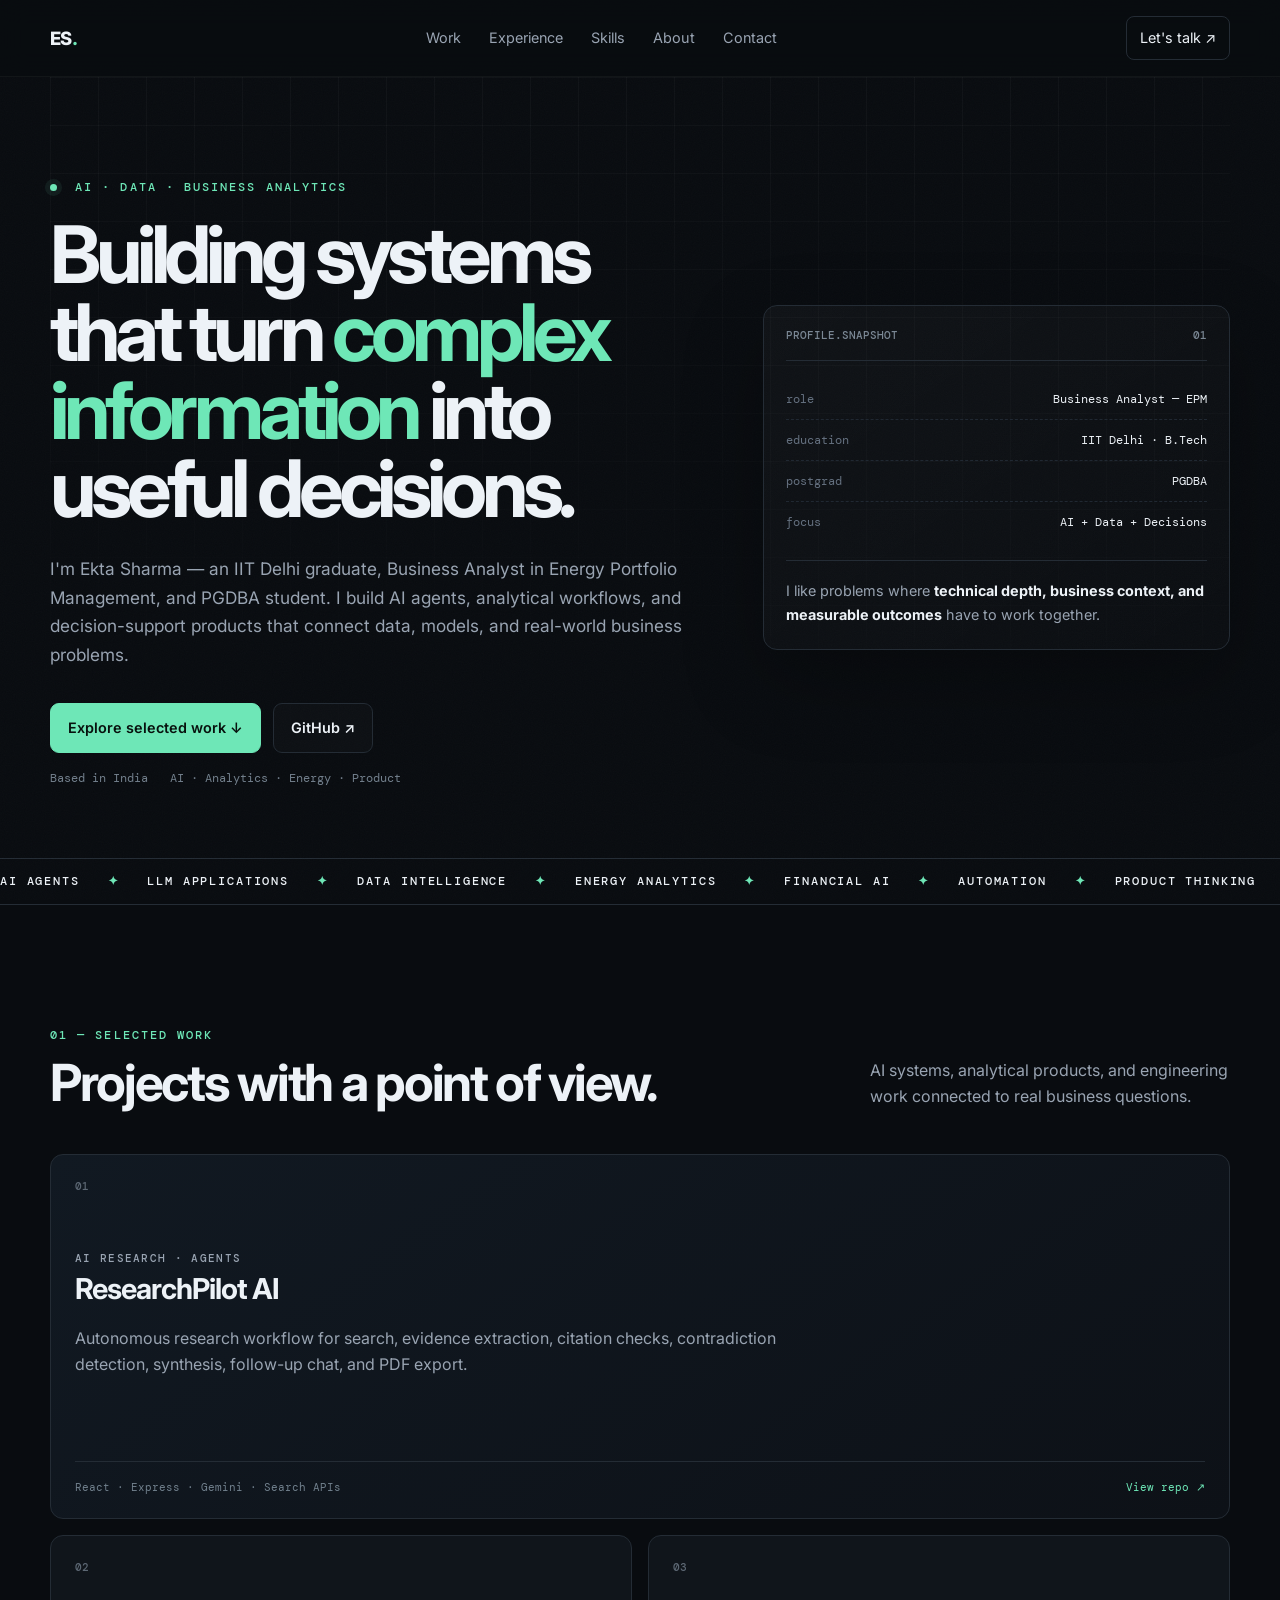
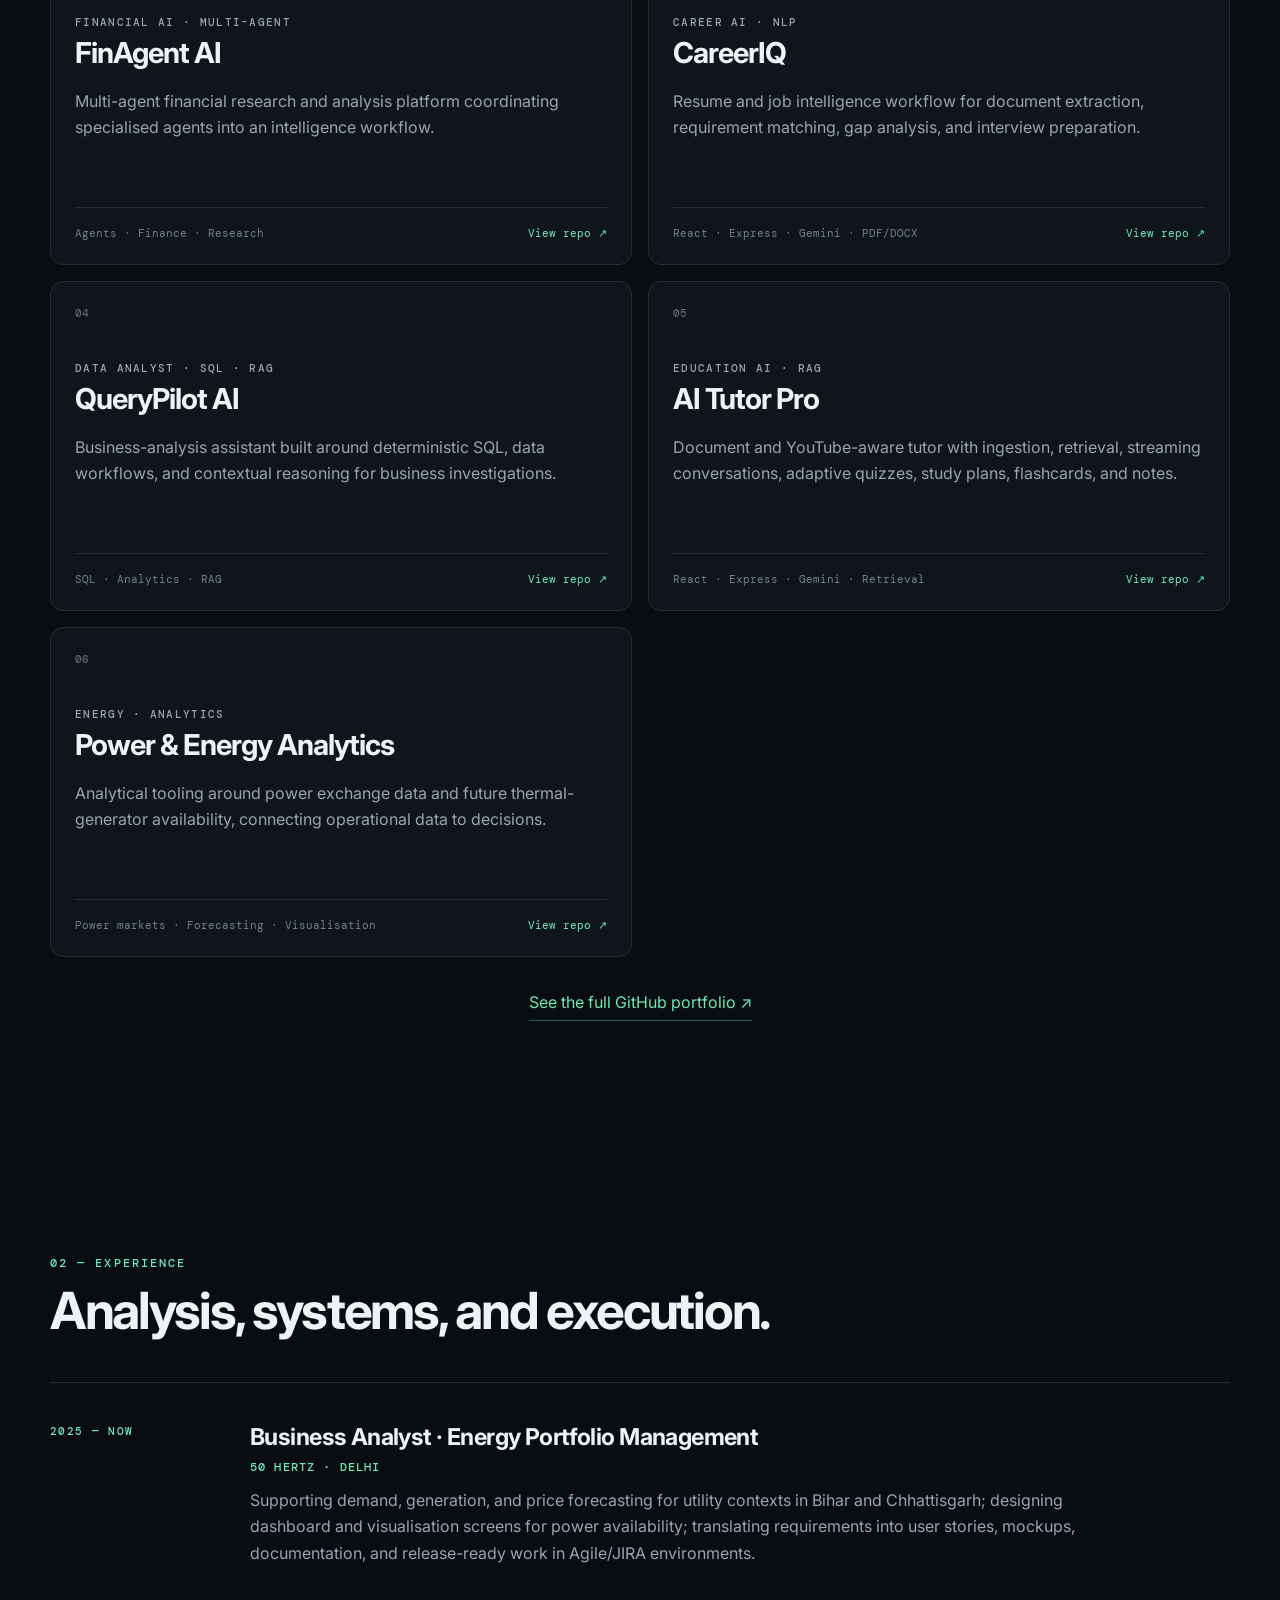
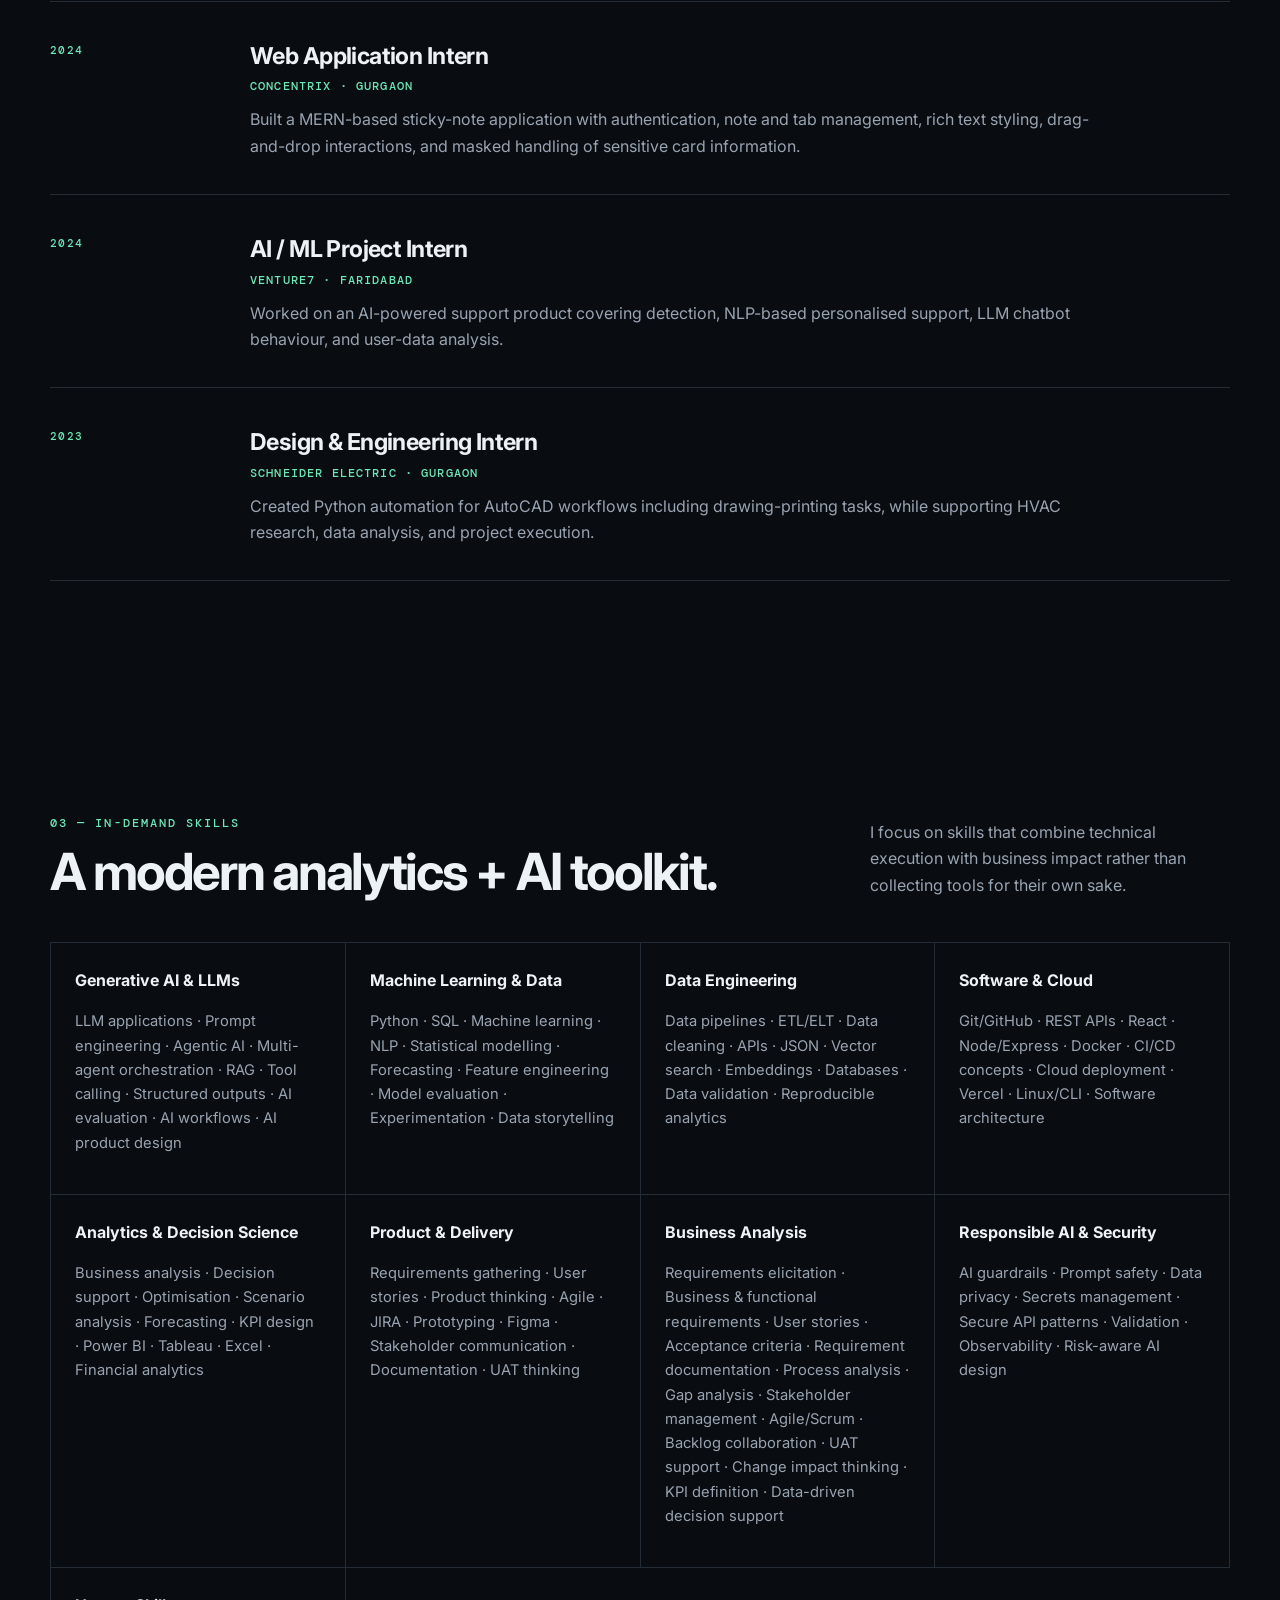
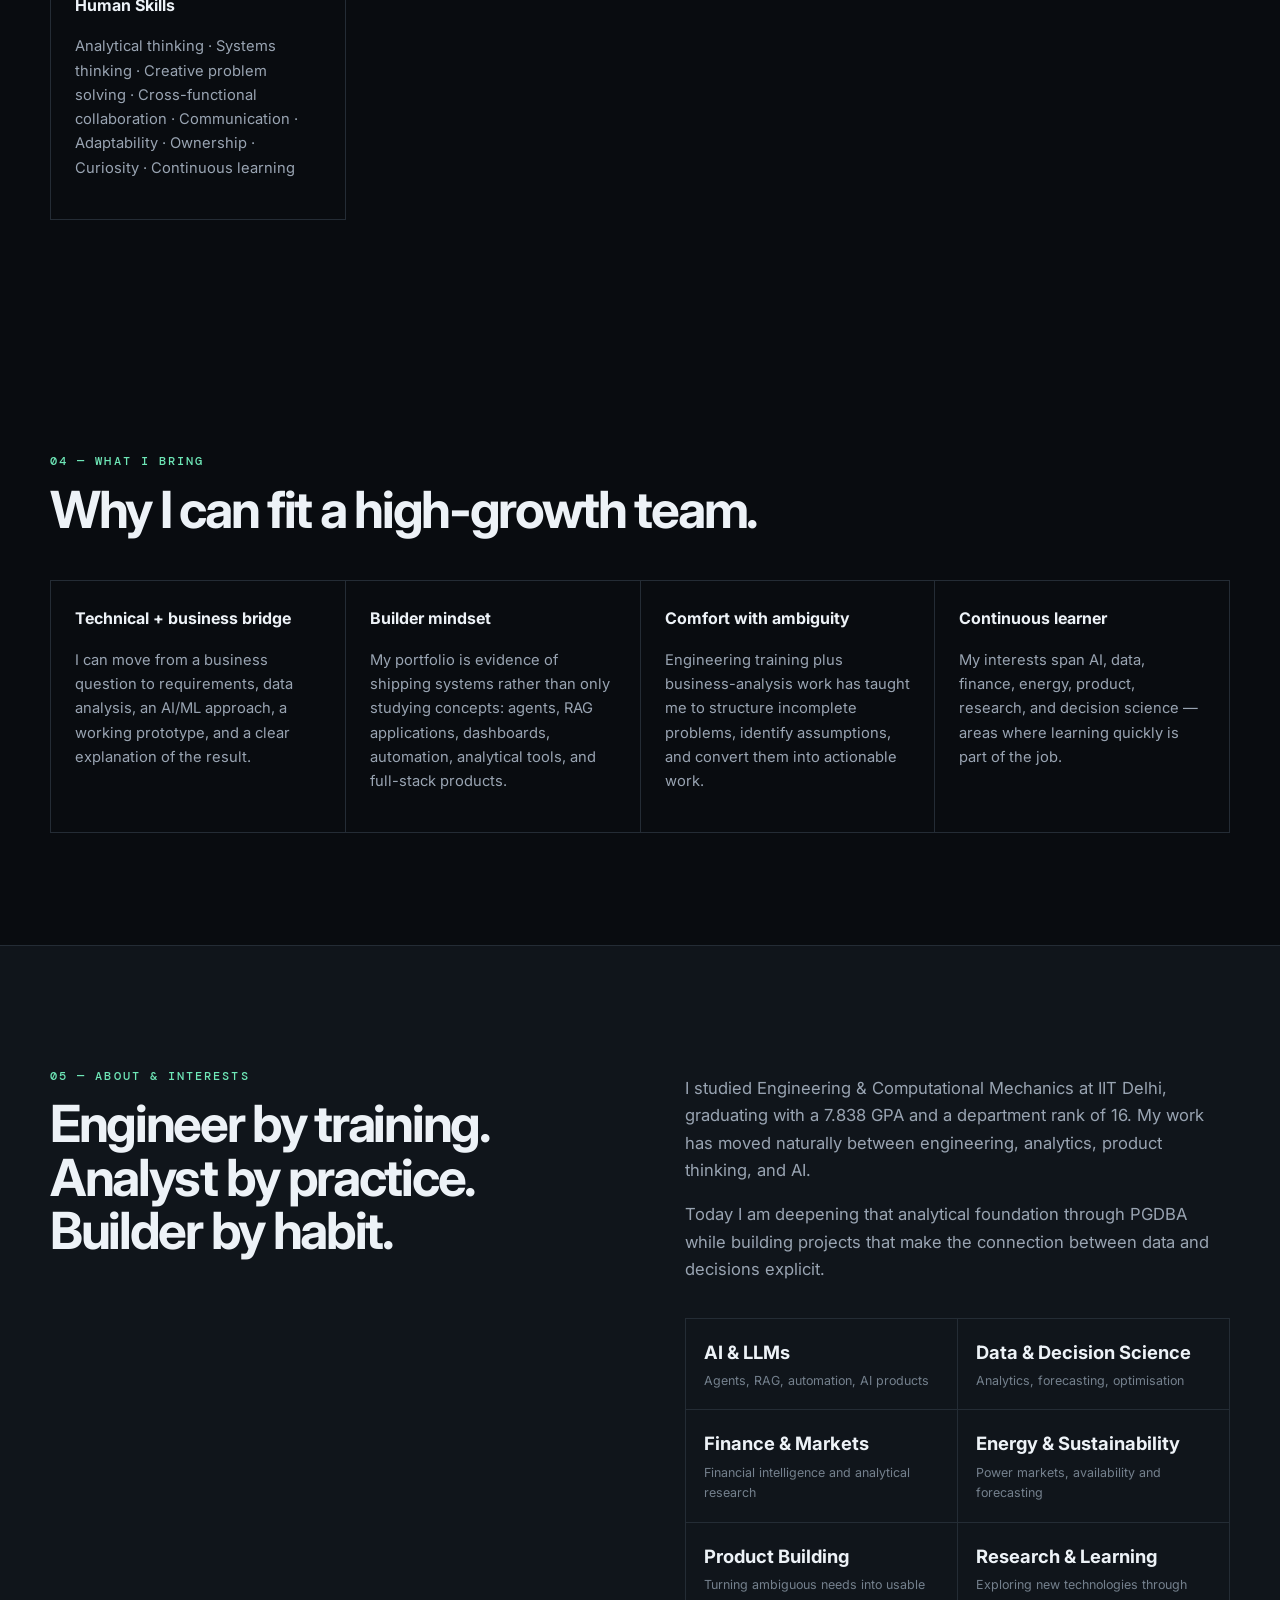
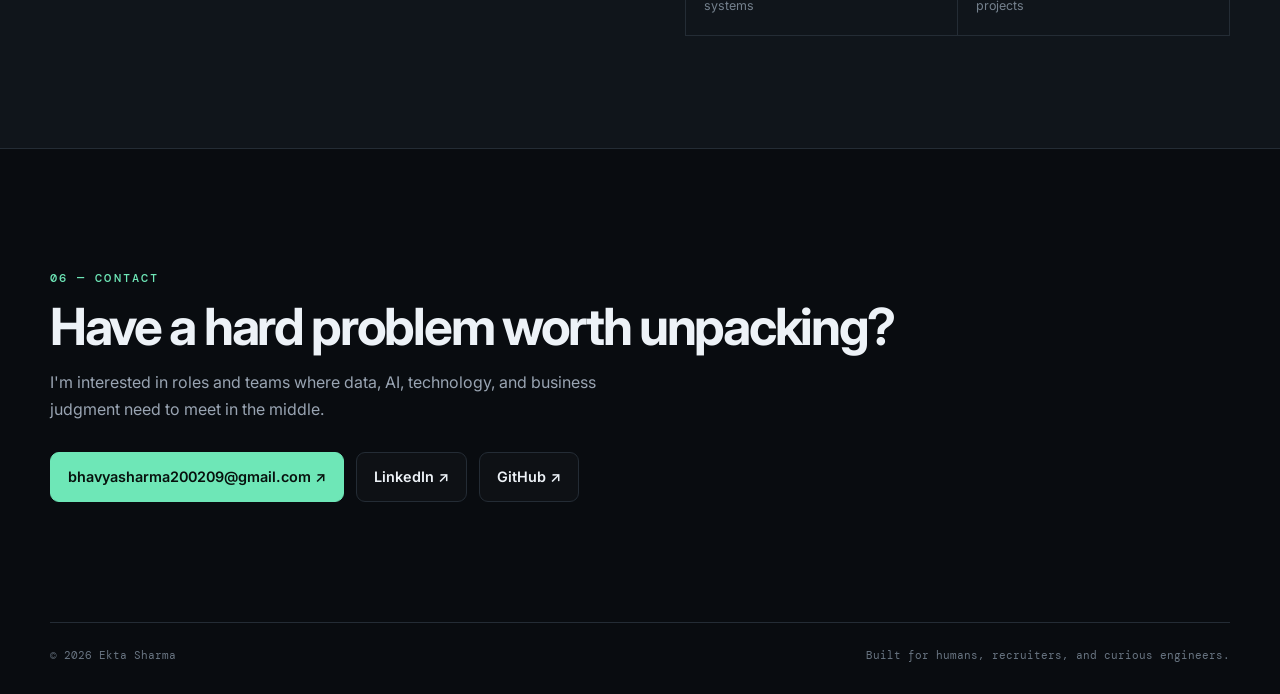
==== commit 9e1fb4a7: "Add Business Analysis skill set" ====
--- a/index.html
+++ b/index.html
@@ -33,6 +33,7 @@
 <div><h3>Software & Cloud</h3><p>Git/GitHub · REST APIs · React · Node/Express · Docker · CI/CD concepts · Cloud deployment · Vercel · Linux/CLI · Software architecture</p></div>
 <div><h3>Analytics & Decision Science</h3><p>Business analysis · Decision support · Optimisation · Scenario analysis · Forecasting · KPI design · Power BI · Tableau · Excel · Financial analytics</p></div>
 <div><h3>Product & Delivery</h3><p>Requirements gathering · User stories · Product thinking · Agile · JIRA · Prototyping · Figma · Stakeholder communication · Documentation · UAT thinking</p></div>
+<div><h3>Business Analysis</h3><p>Requirements elicitation · Business & functional requirements · User stories · Acceptance criteria · Requirement documentation · Process analysis · Gap analysis · Stakeholder management · Agile/Scrum · Backlog collaboration · UAT support · Change impact thinking · KPI definition · Data-driven decision support</p></div>
 <div><h3>Responsible AI & Security</h3><p>AI guardrails · Prompt safety · Data privacy · Secrets management · Secure API patterns · Validation · Observability · Risk-aware AI design</p></div>
 <div><h3>Human Skills</h3><p>Analytical thinking · Systems thinking · Creative problem solving · Cross-functional collaboration · Communication · Adaptability · Ownership · Curiosity · Continuous learning</p></div>
 </div></section>
